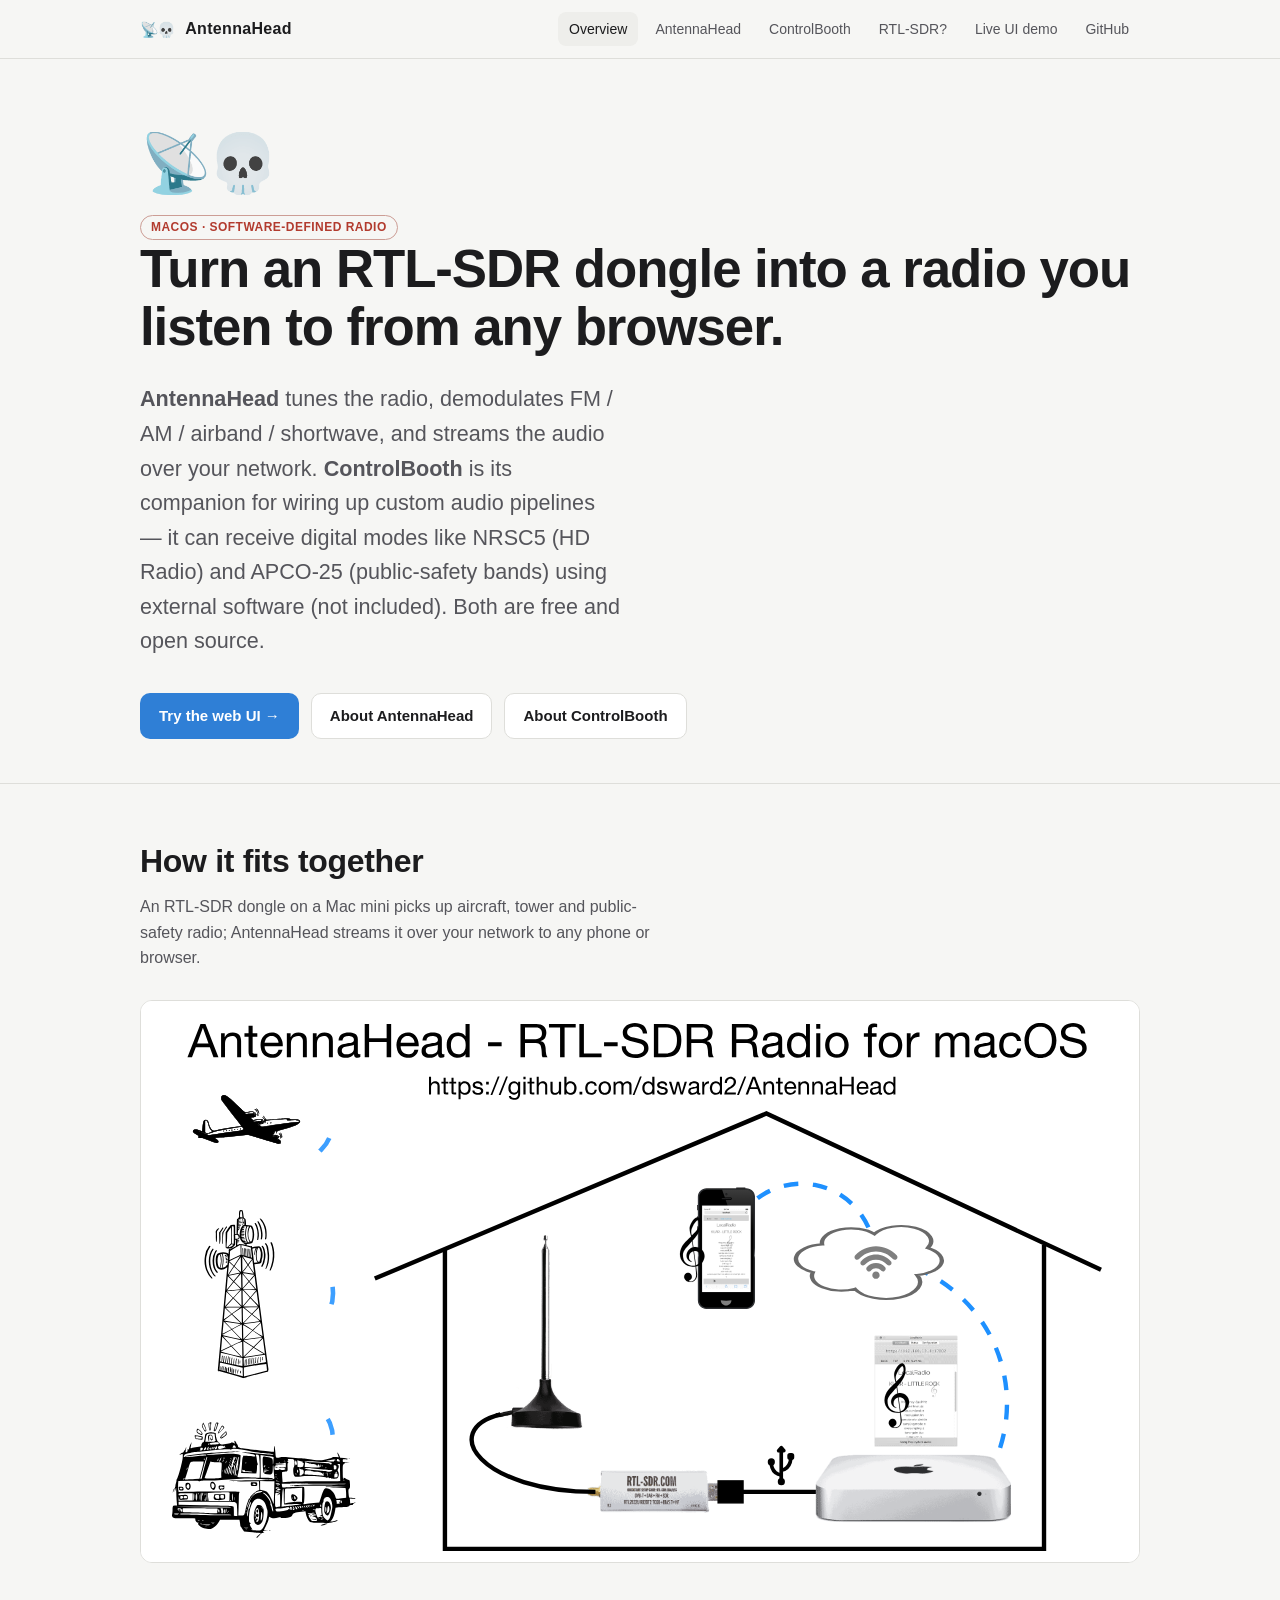
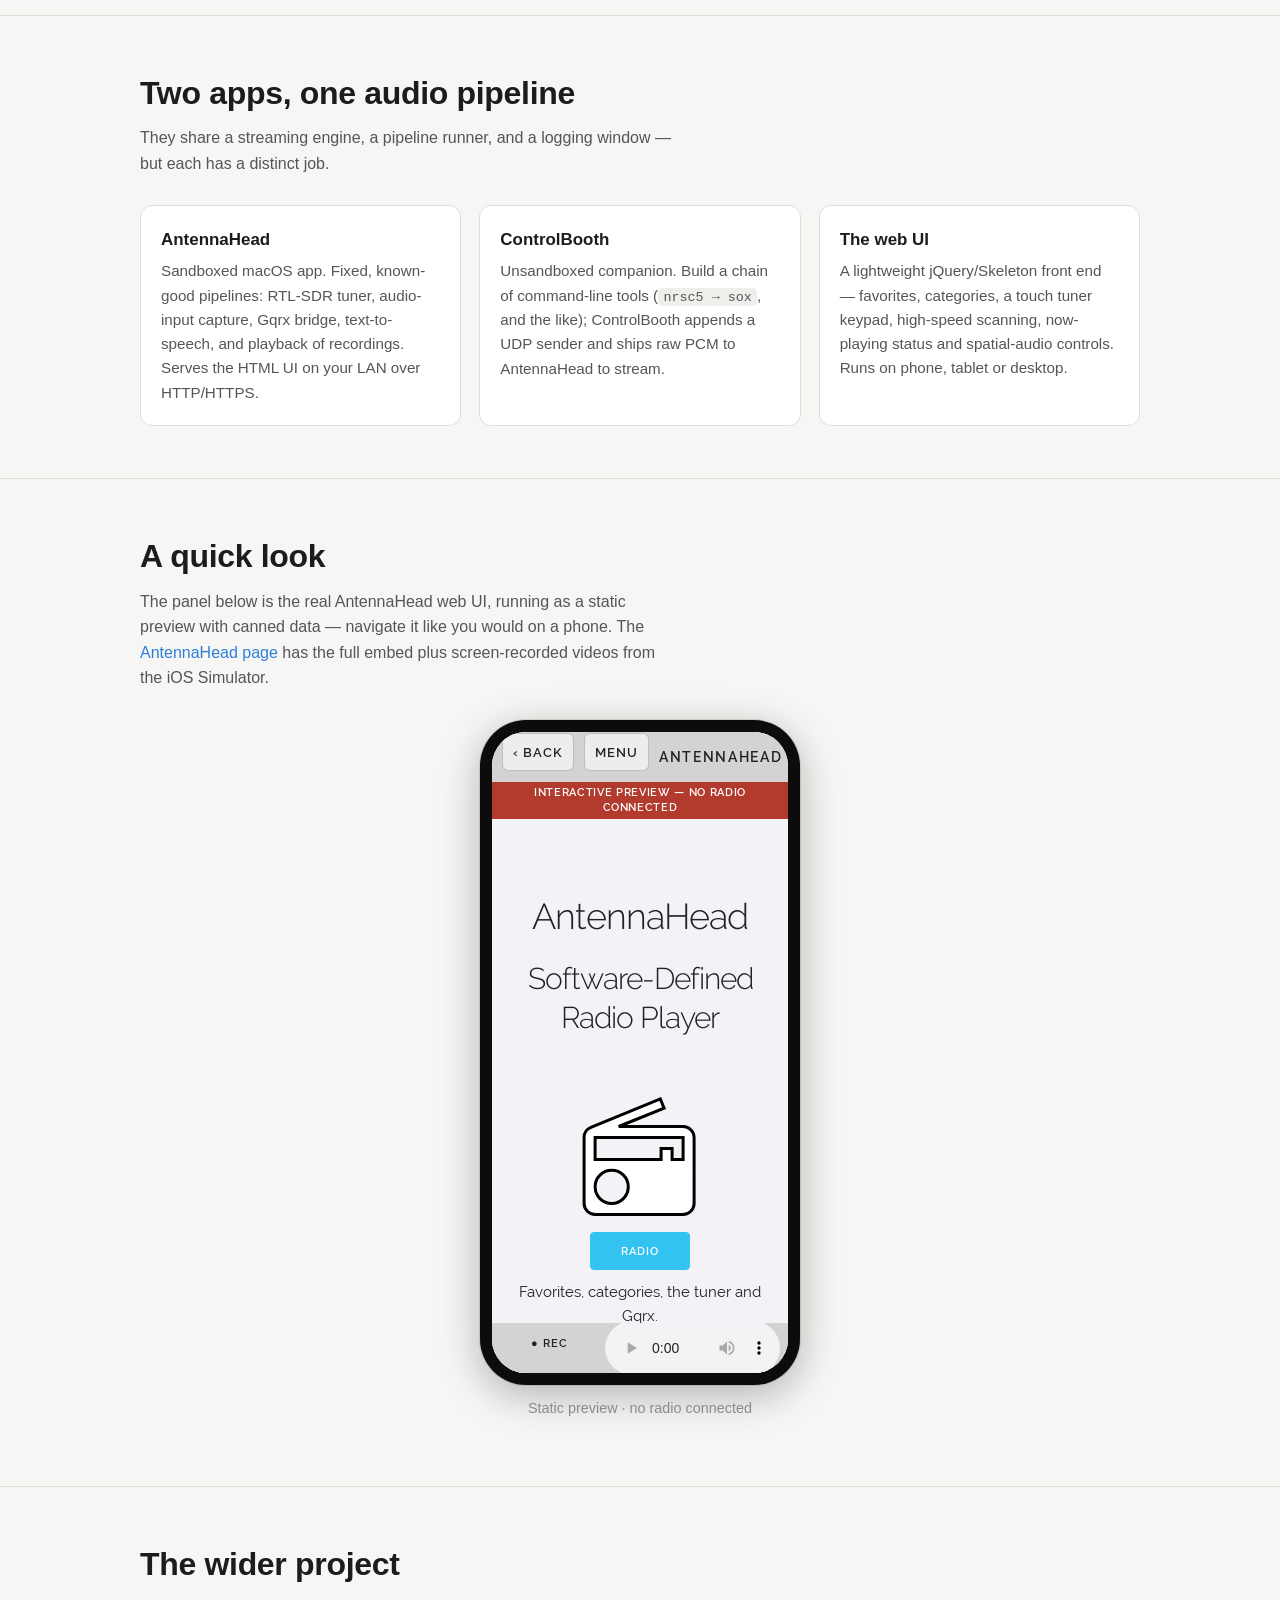
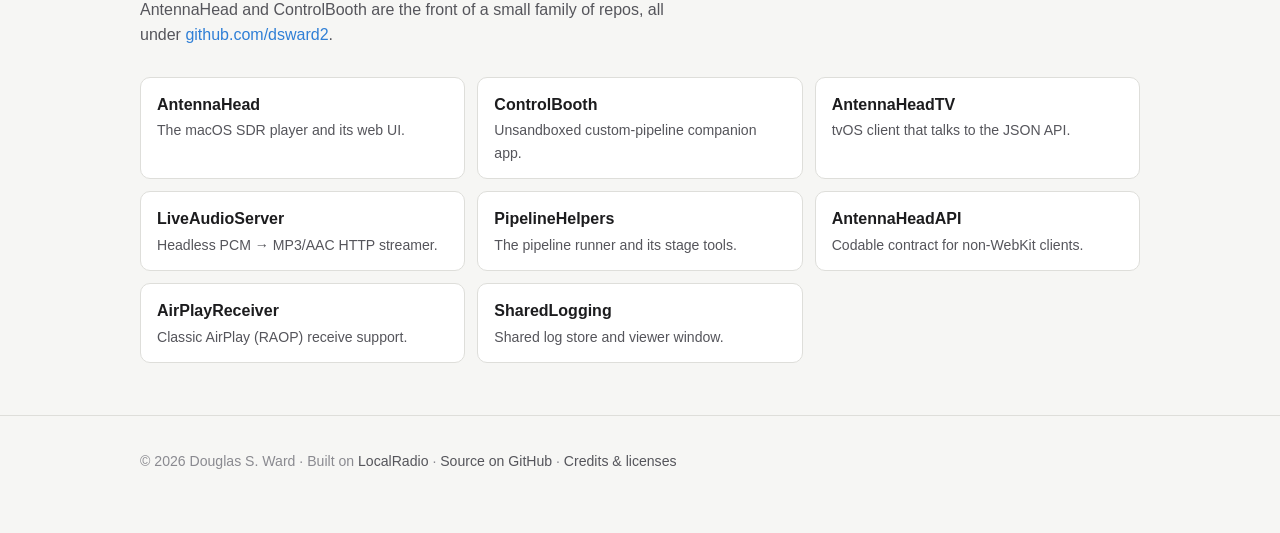
==== index.html @ f3bdc8f7 "Add the animated system diagram to the home page, with a dark-mode invert filter Co-Authored-By: Cla" ====
<!DOCTYPE html>
<html lang="en">
<head>
<meta charset="utf-8">
<meta name="viewport" content="width=device-width, initial-scale=1">
<title>AntennaHead &amp; ControlBooth</title>
<meta name="description" content="AntennaHead is a macOS software-defined-radio player with a browser UI. ControlBooth is its unsandboxed pipeline companion. Open source.">
<link rel="icon" href="data:image/svg+xml,%3Csvg xmlns='http://www.w3.org/2000/svg' viewBox='0 0 64 64'%3E%3Ctext y='.9em' font-size='58'%3E📡%3C/text%3E%3C/svg%3E">
<link rel="stylesheet" href="assets/css/site.css">
</head>
<body>

<header class="site-head">
  <div class="wrap">
    <a class="brand" href="./"><span class="mark" aria-hidden="true">📡💀</span> AntennaHead</a>
    <nav class="site-nav">
      <a href="index.html">Overview</a>
      <a href="antennahead.html">AntennaHead</a>
      <a href="controlbooth.html">ControlBooth</a>
      <a href="rtl-sdr.html">RTL-SDR?</a>
      <a href="demo/index.html">Live UI demo</a>
      <a href="https://github.com/dsward2/AntennaHead">GitHub</a>
    </nav>
  </div>
</header>

<main>
  <section class="hero">
    <div class="wrap">
      <div class="hero-mark" aria-hidden="true">📡💀</div>
      <span class="pill">macOS &middot; software-defined radio</span>
      <h1>Turn an RTL-SDR dongle into a radio you listen to from any browser.</h1>
      <p class="lede">
        <b>AntennaHead</b> tunes the radio, demodulates FM / AM / airband / shortwave,
        and streams the audio over your network. <b>ControlBooth</b> is its
        companion for wiring up custom audio pipelines &mdash; it can receive digital
        modes like NRSC5 (HD Radio) and APCO-25 (public-safety bands) using external
        software (not included). Both are free and open source.
      </p>
      <div class="cta-row">
        <a class="btn primary" href="demo/index.html">Try the web UI &rarr;</a>
        <a class="btn" href="antennahead.html">About AntennaHead</a>
        <a class="btn" href="controlbooth.html">About ControlBooth</a>
      </div>
    </div>
  </section>

  <section class="band">
    <div class="wrap">
      <h2>How it fits together</h2>
      <p class="sub">An RTL-SDR dongle on a Mac mini picks up aircraft, tower and public-safety radio; AntennaHead streams it over your network to any phone or browser.</p>
      <figure class="concept">
        <img src="demo/images/AntennaHead-animation.svg" alt="Animated diagram: an antenna and RTL-SDR dongle plugged into a Mac mini running AntennaHead, streaming radio audio over Wi-Fi to an iPhone" width="683" height="384">
      </figure>
    </div>
  </section>

  <section class="band">
    <div class="wrap">
      <h2>Two apps, one audio pipeline</h2>
      <p class="sub">They share a streaming engine, a pipeline runner, and a logging window &mdash; but each has a distinct job.</p>
      <div class="grid">
        <div class="card">
          <h3>AntennaHead</h3>
          <p>Sandboxed macOS app. Fixed, known-good pipelines: RTL-SDR tuner, audio-input capture, Gqrx bridge, text-to-speech, and playback of recordings. Serves the HTML UI on your LAN over HTTP/HTTPS.</p>
        </div>
        <div class="card">
          <h3>ControlBooth</h3>
          <p>Unsandboxed companion. Build a chain of command-line tools (<code>nrsc5 &rarr; sox</code>, and the like); ControlBooth appends a UDP sender and ships raw PCM to AntennaHead to stream.</p>
        </div>
        <div class="card">
          <h3>The web UI</h3>
          <p>A lightweight jQuery/Skeleton front end &mdash; favorites, categories, a touch tuner keypad, high-speed scanning, now-playing status and spatial-audio controls. Runs on phone, tablet or desktop.</p>
        </div>
      </div>
    </div>
  </section>

  <section class="band" id="peek">
    <div class="wrap">
      <h2>A quick look</h2>
      <p class="sub">
        The panel below is the real AntennaHead web UI, running as a static
        preview with canned data &mdash; navigate it like you would on a phone.
        The <a href="antennahead.html#demo">AntennaHead page</a> has the full
        embed plus screen-recorded videos from the iOS Simulator.
      </p>
      <div class="phone" style="--w:320px">
        <div class="screen">
          <iframe src="demo/index.html" title="AntennaHead web UI preview" loading="lazy"></iframe>
        </div>
      </div>
      <p class="demo-note">Static preview &middot; no radio connected</p>
    </div>
  </section>

  <section class="band">
    <div class="wrap">
      <h2>The wider project</h2>
      <p class="sub">AntennaHead and ControlBooth are the front of a small family of repos, all under <a href="https://github.com/dsward2">github.com/dsward2</a>.</p>
      <div class="repos">
        <a class="repo" href="https://github.com/dsward2/AntennaHead"><b>AntennaHead</b><span>The macOS SDR player and its web UI.</span></a>
        <a class="repo" href="https://github.com/dsward2/ControlBooth"><b>ControlBooth</b><span>Unsandboxed custom-pipeline companion app.</span></a>
        <a class="repo" href="https://github.com/dsward2/AntennaHeadTV"><b>AntennaHeadTV</b><span>tvOS client that talks to the JSON API.</span></a>
        <a class="repo" href="https://github.com/dsward2/LiveAudioServer"><b>LiveAudioServer</b><span>Headless PCM &rarr; MP3/AAC HTTP streamer.</span></a>
        <a class="repo" href="https://github.com/dsward2/PipelineHelpers"><b>PipelineHelpers</b><span>The pipeline runner and its stage tools.</span></a>
        <a class="repo" href="https://github.com/dsward2/AntennaHeadAPI"><b>AntennaHeadAPI</b><span>Codable contract for non-WebKit clients.</span></a>
        <a class="repo" href="https://github.com/dsward2/AirPlayReceiver"><b>AirPlayReceiver</b><span>Classic AirPlay (RAOP) receive support.</span></a>
        <a class="repo" href="https://github.com/dsward2/SharedLogging"><b>SharedLogging</b><span>Shared log store and viewer window.</span></a>
      </div>
    </div>
  </section>
</main>

<footer class="site-foot">
  <div class="wrap">
    &copy; <span data-year>2026</span> Douglas S. Ward &middot;
    Built on <a href="https://github.com/dsward2/LocalRadio">LocalRadio</a> &middot;
    <a href="https://github.com/dsward2/AntennaHead">Source on GitHub</a> &middot;
    <a href="demo/credits.html">Credits &amp; licenses</a>
  </div>
</footer>

<script src="assets/js/nav.js"></script>
</body>
</html>
---- assets/css/site.css ----
/* AntennaHead / ControlBooth project site
   ------------------------------------------------------------------ */

:root {
  --bg:        #f6f6f4;
  --bg-2:      #ffffff;
  --bg-3:      #eeeeeb;
  --fg:        #1c1c1e;
  --fg-2:      #55555b;
  --fg-3:      #8a8a90;
  --border:    #dededa;
  --accent:    #2f7fd6;
  --accent-fg: #ffffff;
  --radio:     #b23b2e;
  --maxw:      1040px;
  --radius:    12px;
  --font: -apple-system, BlinkMacSystemFont, "Segoe UI", Roboto, "Helvetica Neue", Arial, sans-serif;
  --mono: ui-monospace, SFMono-Regular, Menlo, Consolas, monospace;
}

@media (prefers-color-scheme: dark) {
  :root:not([data-theme="light"]) {
    --bg:     #131315;
    --bg-2:   #1c1c1f;
    --bg-3:   #26262a;
    --fg:     #f2f2f4;
    --fg-2:   #b6b6bd;
    --fg-3:   #85858d;
    --border: #34343a;
    --accent: #4b9bef;
    --radio:  #e0655a;
  }
}
:root[data-theme="dark"] {
  --bg:     #131315;
  --bg-2:   #1c1c1f;
  --bg-3:   #26262a;
  --fg:     #f2f2f4;
  --fg-2:   #b6b6bd;
  --fg-3:   #85858d;
  --border: #34343a;
  --accent: #4b9bef;
  --radio:  #e0655a;
}

* { box-sizing: border-box; }

body {
  margin: 0;
  background: var(--bg);
  color: var(--fg);
  font-family: var(--font);
  line-height: 1.6;
  -webkit-font-smoothing: antialiased;
}

a { color: var(--accent); text-decoration: none; }
a:hover { text-decoration: underline; }

.wrap { max-width: var(--maxw); margin: 0 auto; padding: 0 20px; }

/* ---- header / nav ---- */
.site-head {
  position: sticky; top: 0; z-index: 20;
  background: color-mix(in srgb, var(--bg) 88%, transparent);
  backdrop-filter: saturate(1.4) blur(8px);
  border-bottom: 1px solid var(--border);
}
.site-head .wrap {
  display: flex; align-items: center; gap: 18px;
  height: 58px;
}
.brand {
  font-weight: 700; letter-spacing: .02em; color: var(--fg);
  display: flex; align-items: center; gap: 9px;
}
.brand .mark {
  font-size: 15px; line-height: 1;
  /* keep the emoji glyphs tight together */
  letter-spacing: -0.12em; padding-right: 0.12em;
}
.site-nav { margin-left: auto; display: flex; gap: 6px; flex-wrap: wrap; }
.site-nav a {
  color: var(--fg-2); padding: 6px 11px; border-radius: 8px; font-size: 14px;
}
.site-nav a:hover { background: var(--bg-3); color: var(--fg); text-decoration: none; }
.site-nav a.active { color: var(--fg); background: var(--bg-3); }

/* ---- hero ---- */
.hero { padding: 76px 0 44px; }
.hero .hero-mark {
  font-size: clamp(2.4rem, 6vw, 3.6rem); line-height: 1;
  letter-spacing: -0.08em; margin-bottom: .35em;
  filter: saturate(1.05);
}
.hero h1 {
  font-size: clamp(2rem, 4vw + 1rem, 3.3rem);
  line-height: 1.1; margin: 0 0 .5em; letter-spacing: -0.02em;
}
.hero p.lede {
  font-size: clamp(1.05rem, 1vw + .9rem, 1.35rem);
  color: var(--fg-2); max-width: 40ch; margin: 0 0 1.6em;
}
.cta-row { display: flex; gap: 12px; flex-wrap: wrap; }
.btn {
  display: inline-block; padding: 10px 18px; border-radius: 10px;
  font-weight: 600; font-size: 15px; border: 1px solid var(--border);
  background: var(--bg-2); color: var(--fg);
}
.btn:hover { text-decoration: none; border-color: var(--fg-3); }
.btn.primary { background: var(--accent); color: var(--accent-fg); border-color: transparent; }
.btn.primary:hover { filter: brightness(1.05); }

/* ---- generic section ---- */
section.band { padding: 52px 0; border-top: 1px solid var(--border); }
section.band > .wrap > h2 {
  font-size: clamp(1.4rem, 2vw + .6rem, 2rem); margin: 0 0 .2em; letter-spacing: -0.01em;
}
section.band > .wrap > p.sub { color: var(--fg-2); margin: 0 0 1.8em; max-width: 60ch; }

/* ---- feature grid ---- */
.grid {
  display: grid; gap: 18px;
  grid-template-columns: repeat(auto-fit, minmax(240px, 1fr));
}
.card {
  background: var(--bg-2); border: 1px solid var(--border);
  border-radius: var(--radius); padding: 20px;
}
.card h3 { margin: 0 0 .35em; font-size: 1.06rem; }
.card p { margin: 0; color: var(--fg-2); font-size: .95rem; }

/* ---- phone frame (embedded UI demo) ---- */
.demo-layout {
  display: grid; gap: 34px; align-items: start;
  grid-template-columns: minmax(0, 1fr) auto;
}
@media (max-width: 820px) { .demo-layout { grid-template-columns: 1fr; } }

.phone {
  --w: 340px;
  width: var(--w);
  margin: 0 auto;
  background: #0c0c0d;
  border-radius: 46px;
  padding: 12px;
  box-shadow: 0 10px 40px rgba(0,0,0,.28), 0 0 0 1px var(--border);
}
.phone .screen {
  position: relative;
  width: 100%;
  aspect-ratio: 316 / 684;      /* iPhone-ish */
  border-radius: 34px;
  overflow: hidden;
  background: var(--bg-2);
}
.phone .screen iframe {
  position: absolute; inset: 0; width: 100%; height: 100%; border: 0;
}
.demo-note { font-size: .9rem; color: var(--fg-3); margin-top: 12px; text-align: center; }

/* ---- video ---- */
.video-grid { display: grid; gap: 22px; grid-template-columns: repeat(auto-fit, minmax(280px, 1fr)); }
figure.clip { margin: 0; background: var(--bg-2); border: 1px solid var(--border); border-radius: var(--radius); overflow: hidden; }
figure.clip video { display: block; width: 100%; background: #000; aspect-ratio: 9 / 16; object-fit: contain; }
figure.clip.landscape video { aspect-ratio: 16 / 9; }
figure.clip figcaption { padding: 12px 16px; font-size: .92rem; color: var(--fg-2); }
figure.clip .missing {
  display: flex; align-items: center; justify-content: center; text-align: center;
  aspect-ratio: 9 / 16; padding: 20px; color: var(--fg-3); font-size: .9rem;
  background: repeating-linear-gradient(45deg, var(--bg-3), var(--bg-3) 10px, var(--bg-2) 10px, var(--bg-2) 20px);
}

/* ---- dongle illustration ---- */
.dongle-fig {
  margin: 0; background: var(--bg-2); border: 1px solid var(--border);
  border-radius: var(--radius); padding: 24px; max-width: 420px;
}
.dongle-fig svg { display: block; width: 100%; height: auto; }
.dongle-fig figcaption { padding-top: 14px; font-size: .88rem; color: var(--fg-3); }

/* ---- ecosystem list ---- */
.repos { display: grid; gap: 12px; grid-template-columns: repeat(auto-fit, minmax(260px, 1fr)); }
.repo { display: block; background: var(--bg-2); border: 1px solid var(--border); border-radius: 10px; padding: 14px 16px; }
.repo:hover { border-color: var(--fg-3); text-decoration: none; }
.repo b { color: var(--fg); }
.repo span { display: block; color: var(--fg-2); font-size: .88rem; margin-top: 2px; }

/* ---- footer ---- */
.site-foot { border-top: 1px solid var(--border); padding: 34px 0 60px; color: var(--fg-3); font-size: .88rem; }
.site-foot a { color: var(--fg-2); }

code { font-family: var(--mono); background: var(--bg-3); padding: .12em .4em; border-radius: 5px; font-size: .88em; }
hr.soft { border: 0; border-top: 1px solid var(--border); margin: 40px 0; }
.pill { display:inline-block; font-size:.75rem; font-weight:600; letter-spacing:.04em; text-transform:uppercase;
        color: var(--radio); border:1px solid color-mix(in srgb, var(--radio) 40%, var(--border));
        border-radius: 999px; padding: 2px 10px; }

/* ---- system animation ----
   The SVG is black line art on a white rect. In dark mode we invert it (hue-rotate keeps
   the blue dashed links blue) and blend with `screen` so its now-black background
   disappears into the card. */
figure.concept { margin: 0; background: var(--bg-2); border: 1px solid var(--border); border-radius: var(--radius); overflow: hidden; }
figure.concept img { display: block; width: 100%; height: auto; }
figure.concept figcaption { padding: 12px 18px 16px; font-size: .88rem; color: var(--fg-3); }
@media (prefers-color-scheme: dark) {
  :root:not([data-theme="light"]) figure.concept img { filter: invert(1) hue-rotate(180deg); mix-blend-mode: screen; }
}
:root[data-theme="dark"] figure.concept img { filter: invert(1) hue-rotate(180deg); mix-blend-mode: screen; }
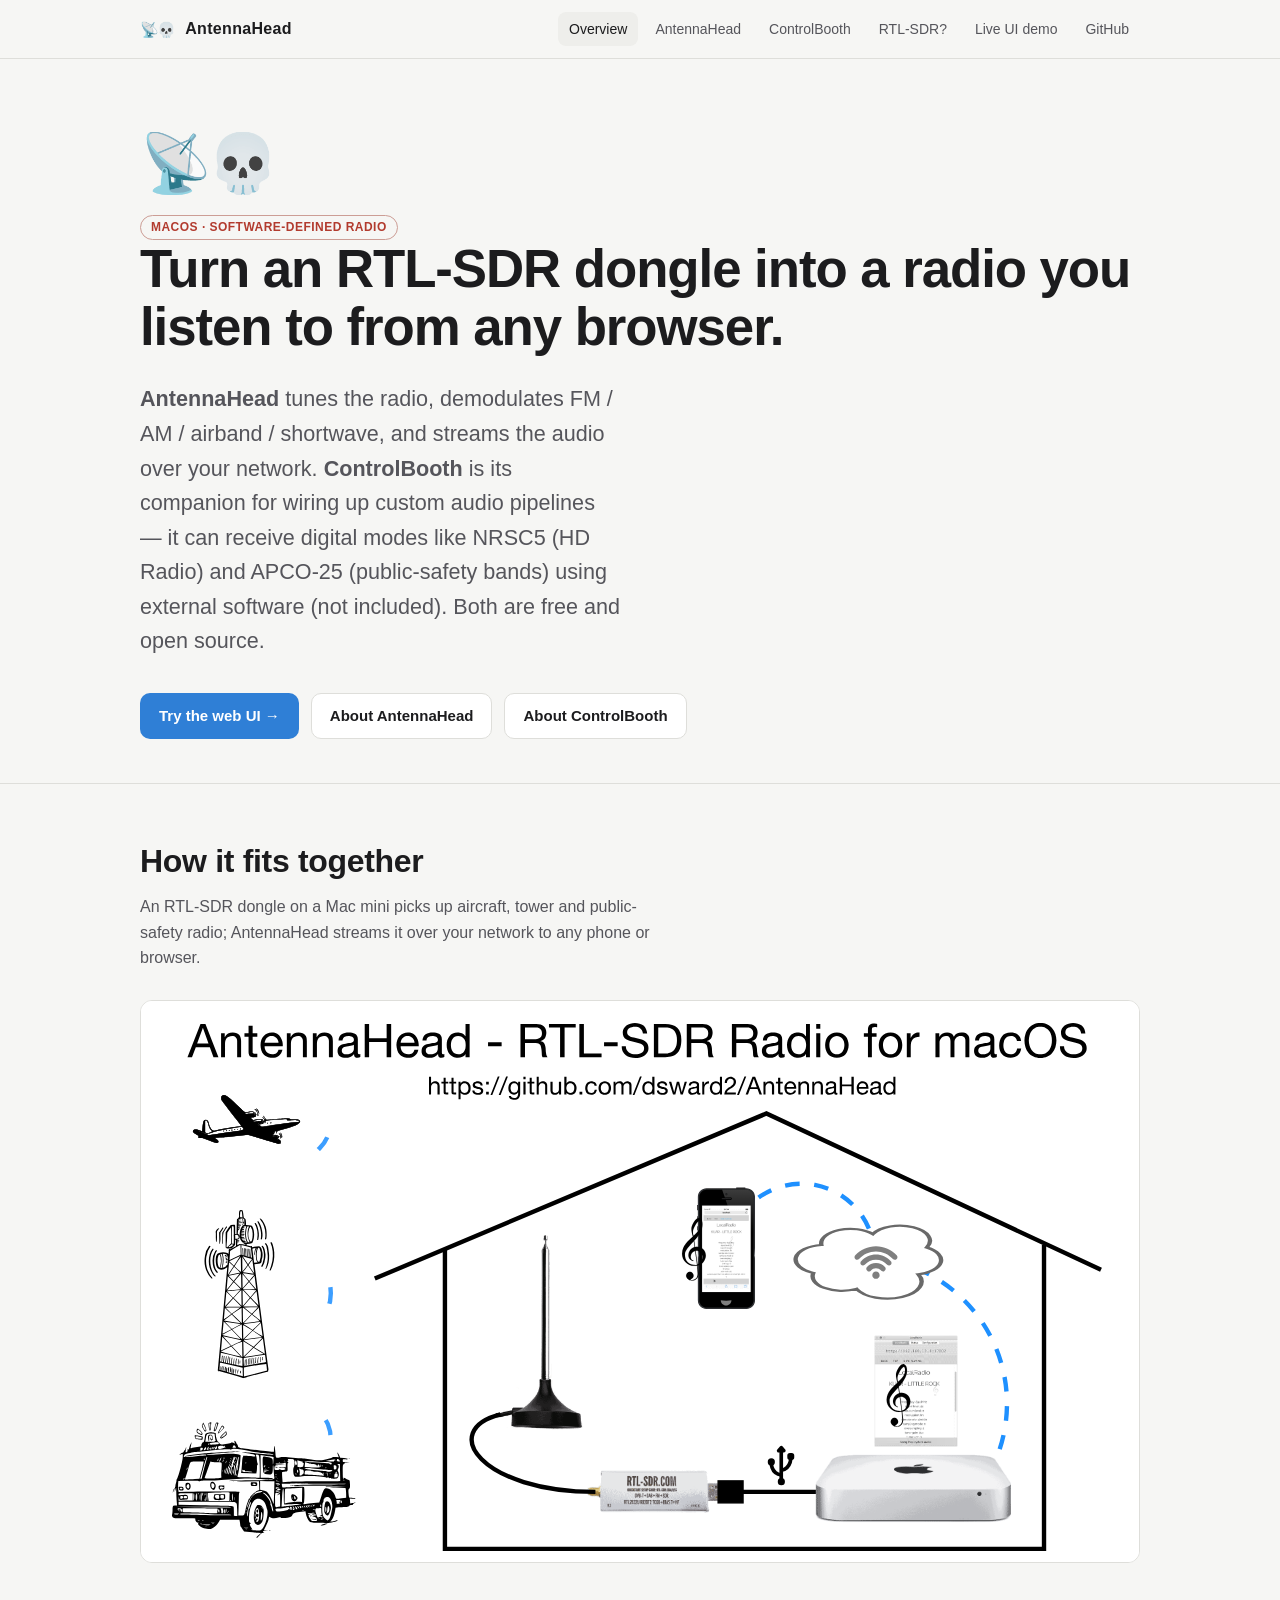
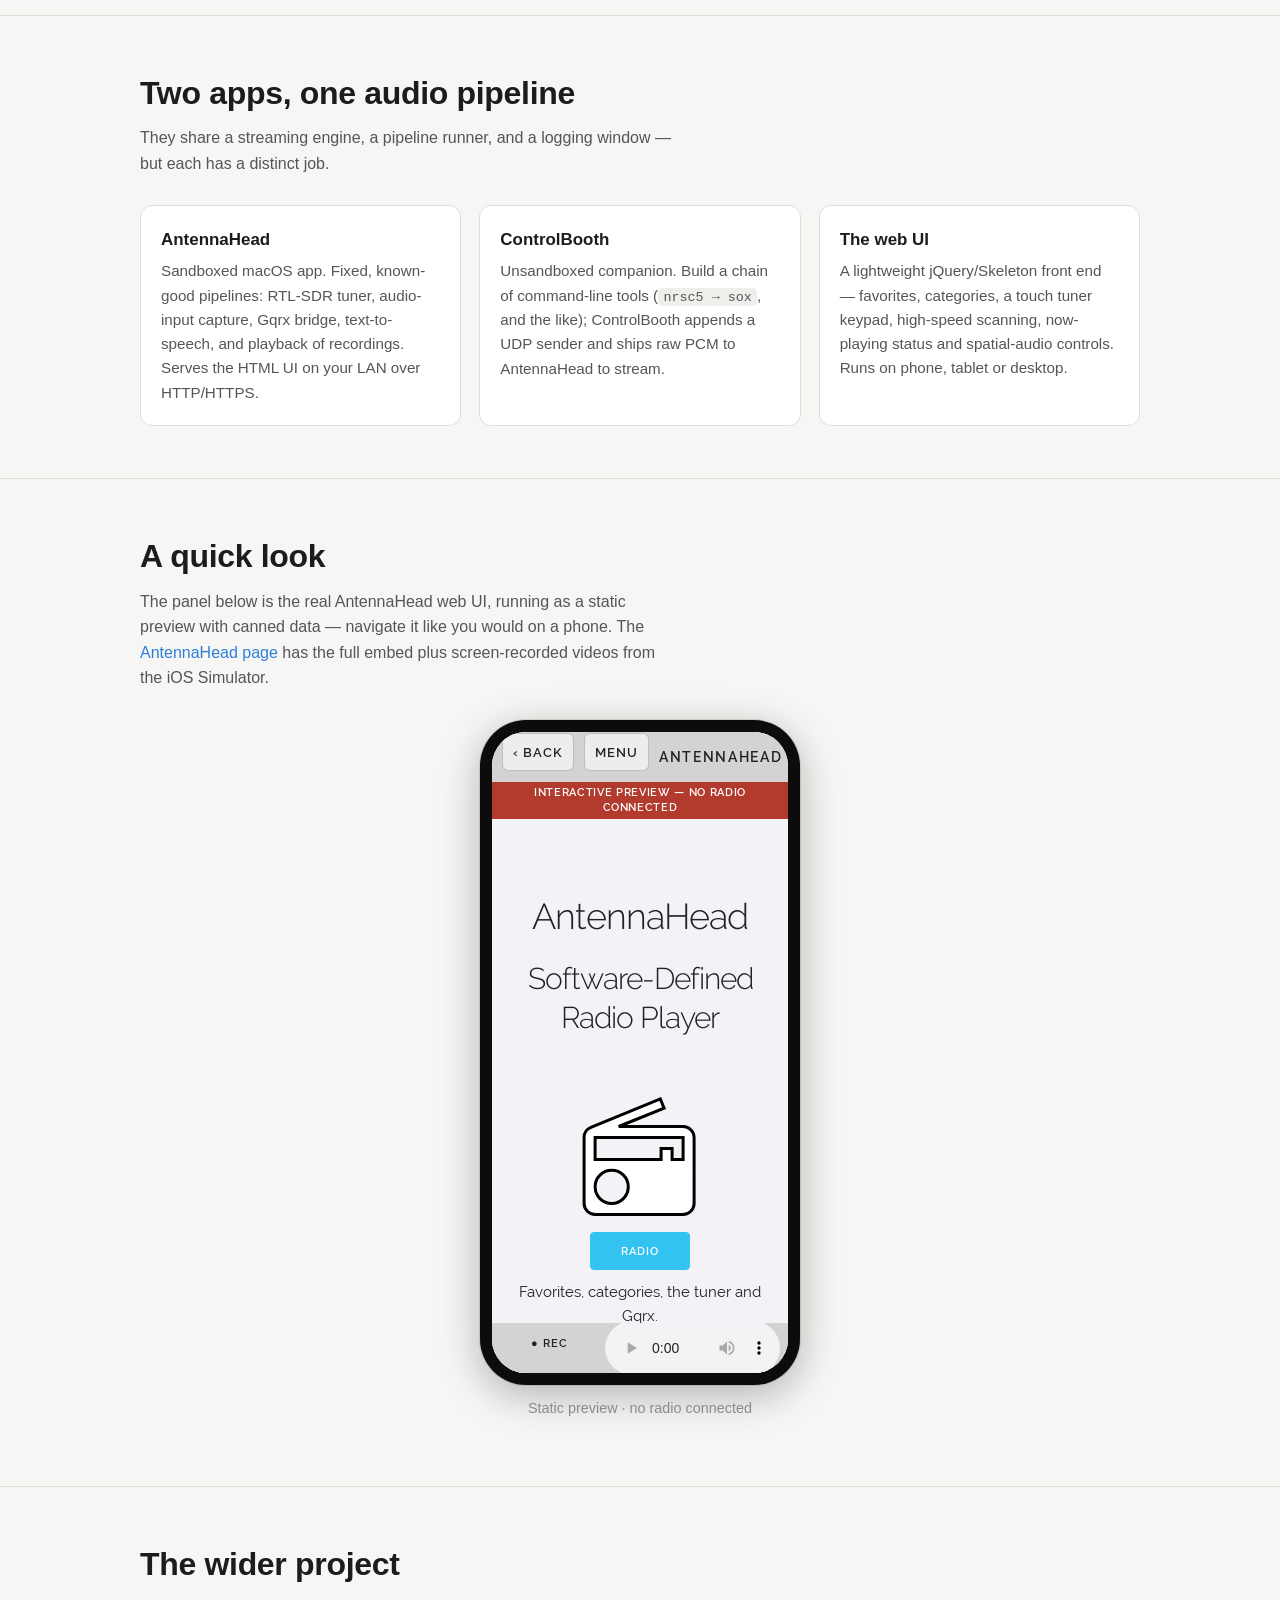
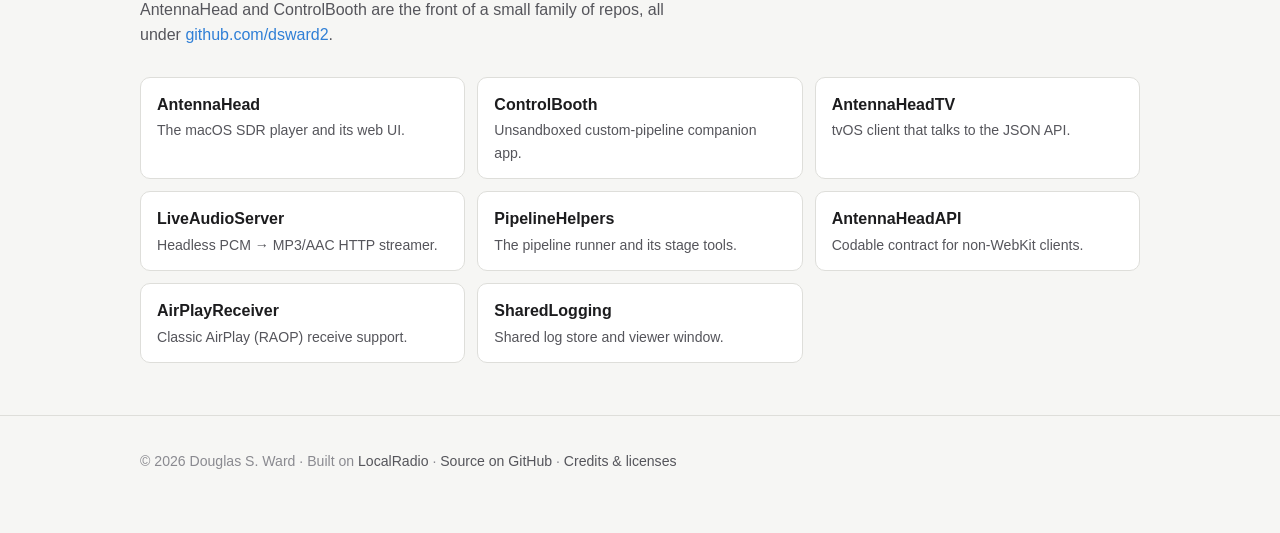
==== commit 56d0a1a0: "Dark mode diagram: keep the embedded photos in their original colors Uses a second SVG whose photos " ====
--- a/index.html
+++ b/index.html
@@ -50,7 +50,8 @@
       <h2>How it fits together</h2>
       <p class="sub">An RTL-SDR dongle on a Mac mini picks up aircraft, tower and public-safety radio; AntennaHead streams it over your network to any phone or browser.</p>
       <figure class="concept">
-        <img src="demo/images/AntennaHead-animation.svg" alt="Animated diagram: an antenna and RTL-SDR dongle plugged into a Mac mini running AntennaHead, streaming radio audio over Wi-Fi to an iPhone" width="683" height="384">
+        <img class="concept-light" src="demo/images/AntennaHead-animation.svg" alt="Animated diagram: an antenna and RTL-SDR dongle plugged into a Mac mini running AntennaHead, streaming radio audio over Wi-Fi to an iPhone" width="683" height="384">
+        <img class="concept-dark" src="assets/img/AntennaHead-animation-dark.svg" alt="" aria-hidden="true" loading="lazy" width="683" height="384">
       </figure>
     </div>
   </section>
--- a/assets/css/site.css
+++ b/assets/css/site.css
@@ -197,13 +197,18 @@
         border-radius: 999px; padding: 2px 10px; }
 
 /* ---- system animation ----
-   The SVG is black line art on a white rect. In dark mode we invert it (hue-rotate keeps
-   the blue dashed links blue) and blend with `screen` so its now-black background
-   disappears into the card. */
+   Light: the plain SVG. Dark: a second file, AntennaHead-animation-dark.svg, whose five
+   embedded photos carry their own invert(1) hue-rotate(180deg). The <img> then gets the same
+   filter, so the line art flips to white while the photos are inverted twice (= original
+   colors). `screen` blending makes the inverted black background vanish into the card.
+   The dark <img> is loading="lazy", so it is only fetched while it is displayed. */
 figure.concept { margin: 0; background: var(--bg-2); border: 1px solid var(--border); border-radius: var(--radius); overflow: hidden; }
 figure.concept img { display: block; width: 100%; height: auto; }
+figure.concept .concept-dark { display: none; }
 figure.concept figcaption { padding: 12px 18px 16px; font-size: .88rem; color: var(--fg-3); }
 @media (prefers-color-scheme: dark) {
-  :root:not([data-theme="light"]) figure.concept img { filter: invert(1) hue-rotate(180deg); mix-blend-mode: screen; }
-}
-:root[data-theme="dark"] figure.concept img { filter: invert(1) hue-rotate(180deg); mix-blend-mode: screen; }
+  :root:not([data-theme="light"]) figure.concept .concept-light { display: none; }
+  :root:not([data-theme="light"]) figure.concept .concept-dark  { display: block; filter: invert(1) hue-rotate(180deg); mix-blend-mode: screen; }
+}
+:root[data-theme="dark"] figure.concept .concept-light { display: none; }
+:root[data-theme="dark"] figure.concept .concept-dark  { display: block; filter: invert(1) hue-rotate(180deg); mix-blend-mode: screen; }
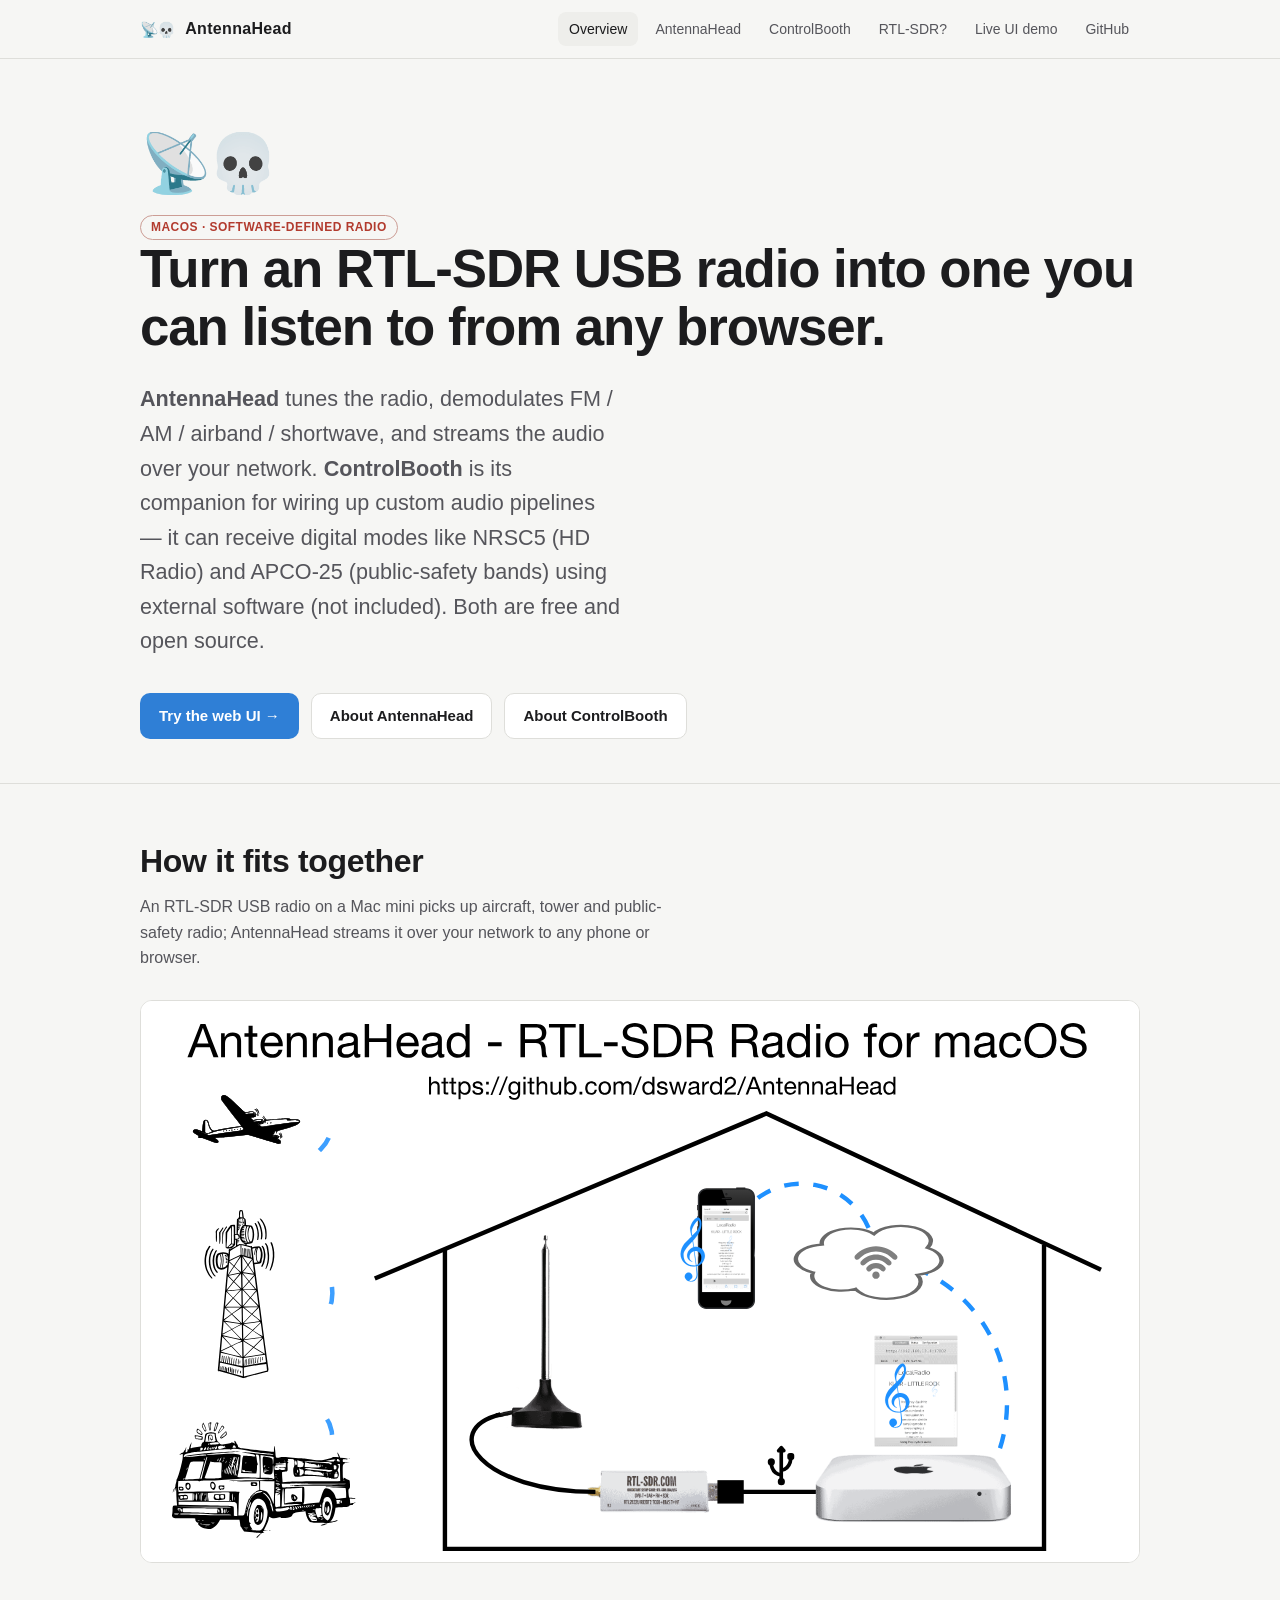
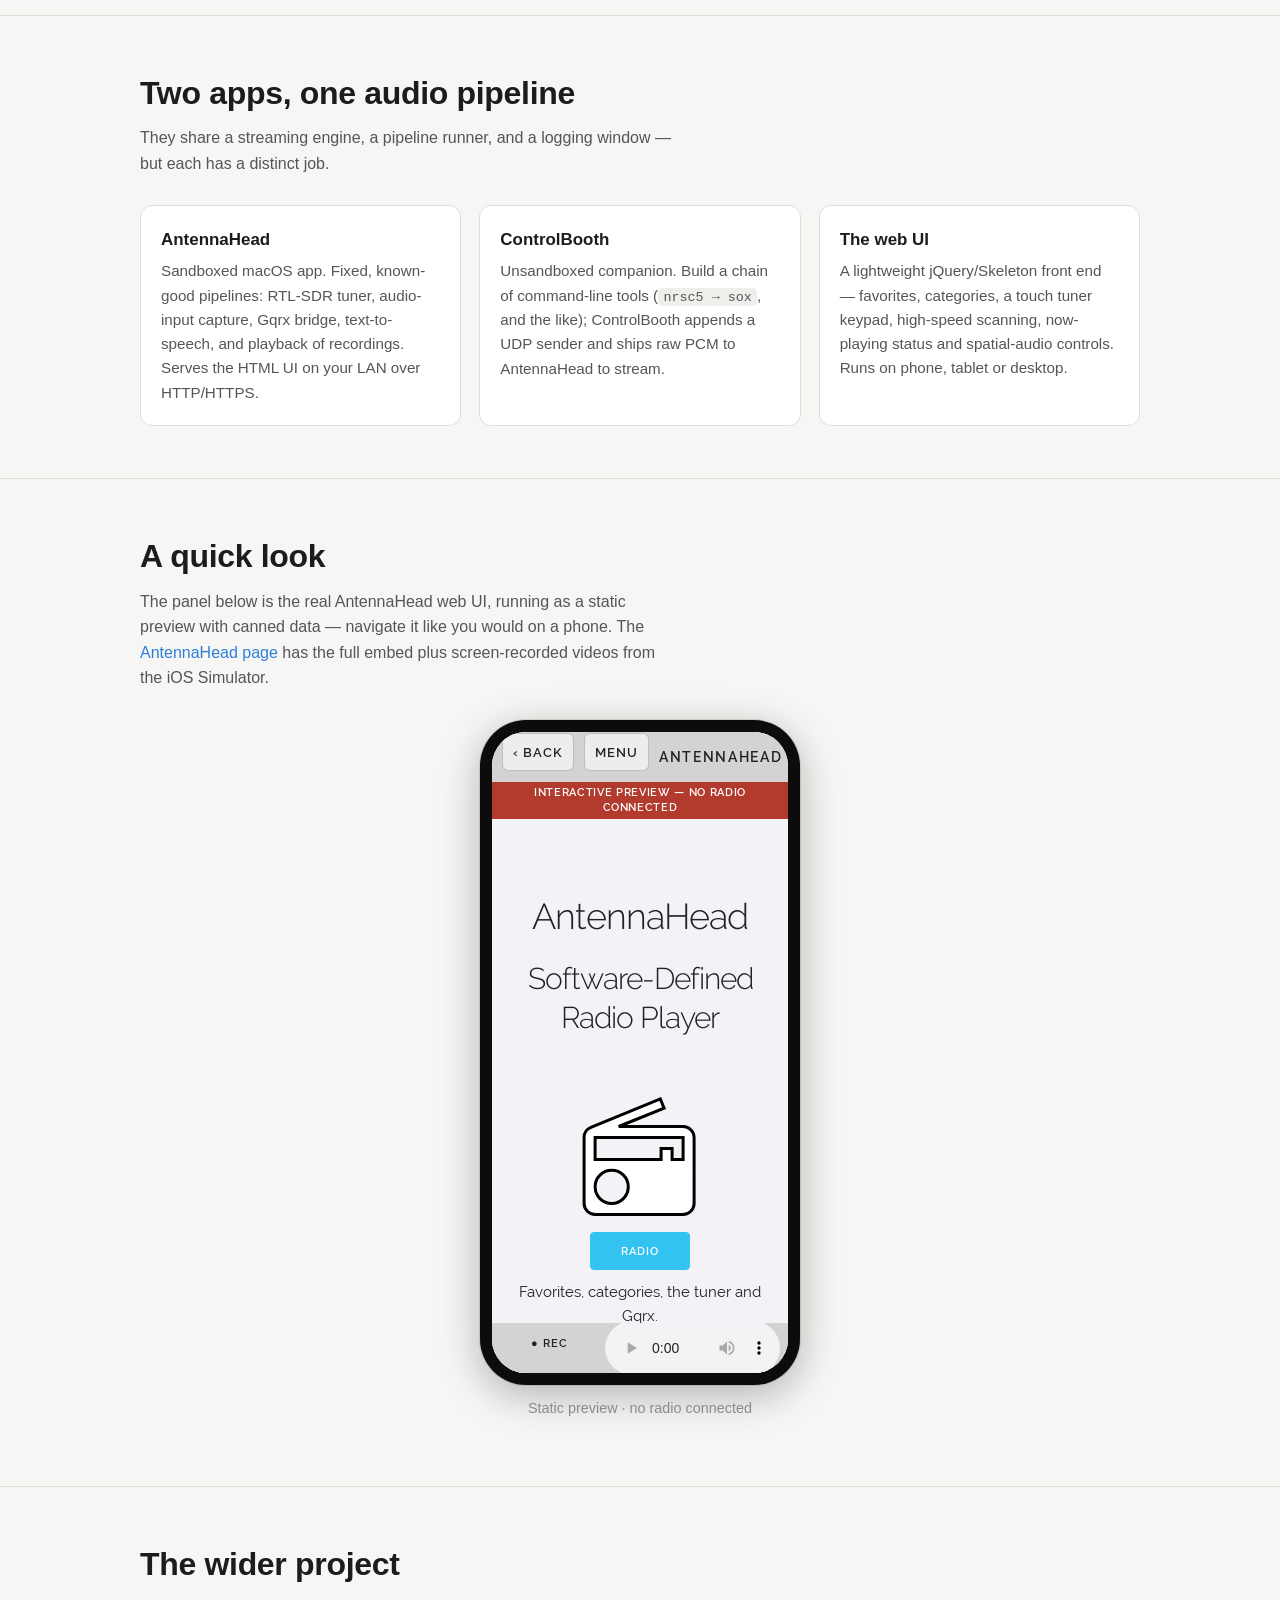
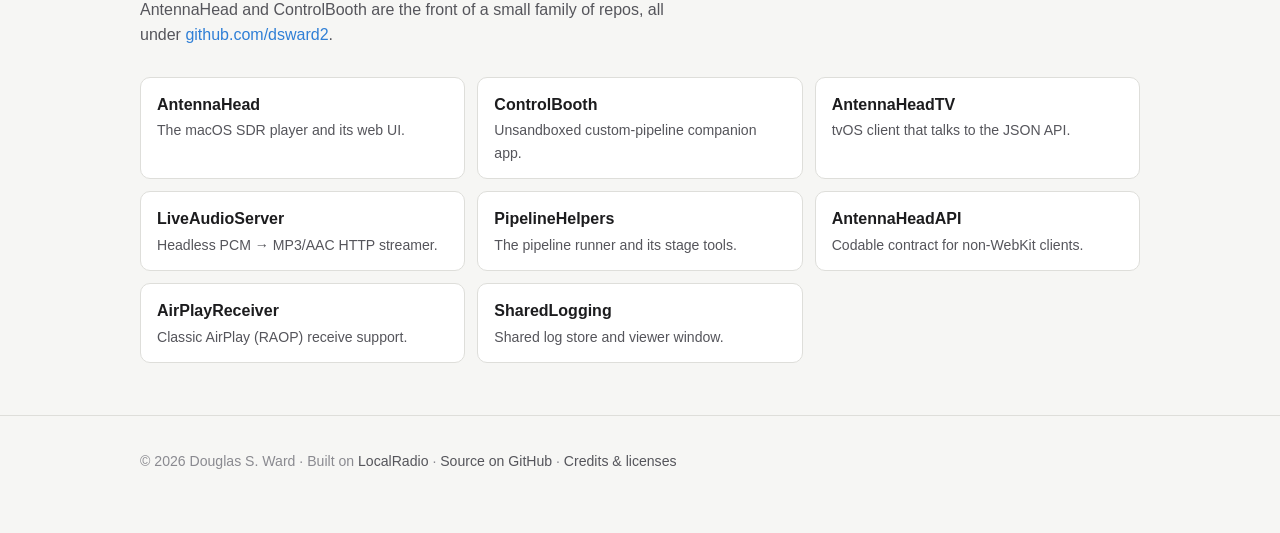
==== commit f00bda2d: "Site copy: say 'RTL-SDR USB radio' instead of 'dongle' (kept in one sentence) Co-Authored-By: Claude" ====
--- a/index.html
+++ b/index.html
@@ -29,7 +29,7 @@
     <div class="wrap">
       <div class="hero-mark" aria-hidden="true">📡💀</div>
       <span class="pill">macOS &middot; software-defined radio</span>
-      <h1>Turn an RTL-SDR dongle into a radio you listen to from any browser.</h1>
+      <h1>Turn an RTL-SDR USB radio into one you can listen to from any browser.</h1>
       <p class="lede">
         <b>AntennaHead</b> tunes the radio, demodulates FM / AM / airband / shortwave,
         and streams the audio over your network. <b>ControlBooth</b> is its
@@ -48,9 +48,9 @@
   <section class="band">
     <div class="wrap">
       <h2>How it fits together</h2>
-      <p class="sub">An RTL-SDR dongle on a Mac mini picks up aircraft, tower and public-safety radio; AntennaHead streams it over your network to any phone or browser.</p>
+      <p class="sub">An RTL-SDR USB radio on a Mac mini picks up aircraft, tower and public-safety radio; AntennaHead streams it over your network to any phone or browser.</p>
       <figure class="concept">
-        <img class="concept-light" src="demo/images/AntennaHead-animation.svg" alt="Animated diagram: an antenna and RTL-SDR dongle plugged into a Mac mini running AntennaHead, streaming radio audio over Wi-Fi to an iPhone" width="683" height="384">
+        <img class="concept-light" src="demo/images/AntennaHead-animation.svg" alt="Animated diagram: an antenna and RTL-SDR USB radio plugged into a Mac mini running AntennaHead, streaming radio audio over Wi-Fi to an iPhone" width="683" height="384">
         <img class="concept-dark" src="assets/img/AntennaHead-animation-dark.svg" alt="" aria-hidden="true" loading="lazy" width="683" height="384">
       </figure>
     </div>
--- a/assets/css/site.css
+++ b/assets/css/site.css
@@ -178,6 +178,12 @@
 }
 .dongle-fig svg { display: block; width: 100%; height: auto; }
 .dongle-fig figcaption { padding-top: 14px; font-size: .88rem; color: var(--fg-3); }
+/* photo variant: the product shot has a white background, so keep it on a white mat in dark mode too */
+.dongle-fig.photo { background: #fff; padding: 0; max-width: 640px; overflow: hidden; }
+.dongle-fig.photo img { display: block; width: 100%; height: auto; }
+.dongle-fig.photo figcaption { padding: 0 16px 12px; color: #6b6b70; }
+.note { margin: 20px 0 0; max-width: 640px; padding: 12px 16px; border: 1px solid var(--border);
+        border-left: 4px solid var(--radio); border-radius: 8px; background: var(--bg-2); font-size: .95rem; }
 
 /* ---- ecosystem list ---- */
 .repos { display: grid; gap: 12px; grid-template-columns: repeat(auto-fit, minmax(260px, 1fr)); }
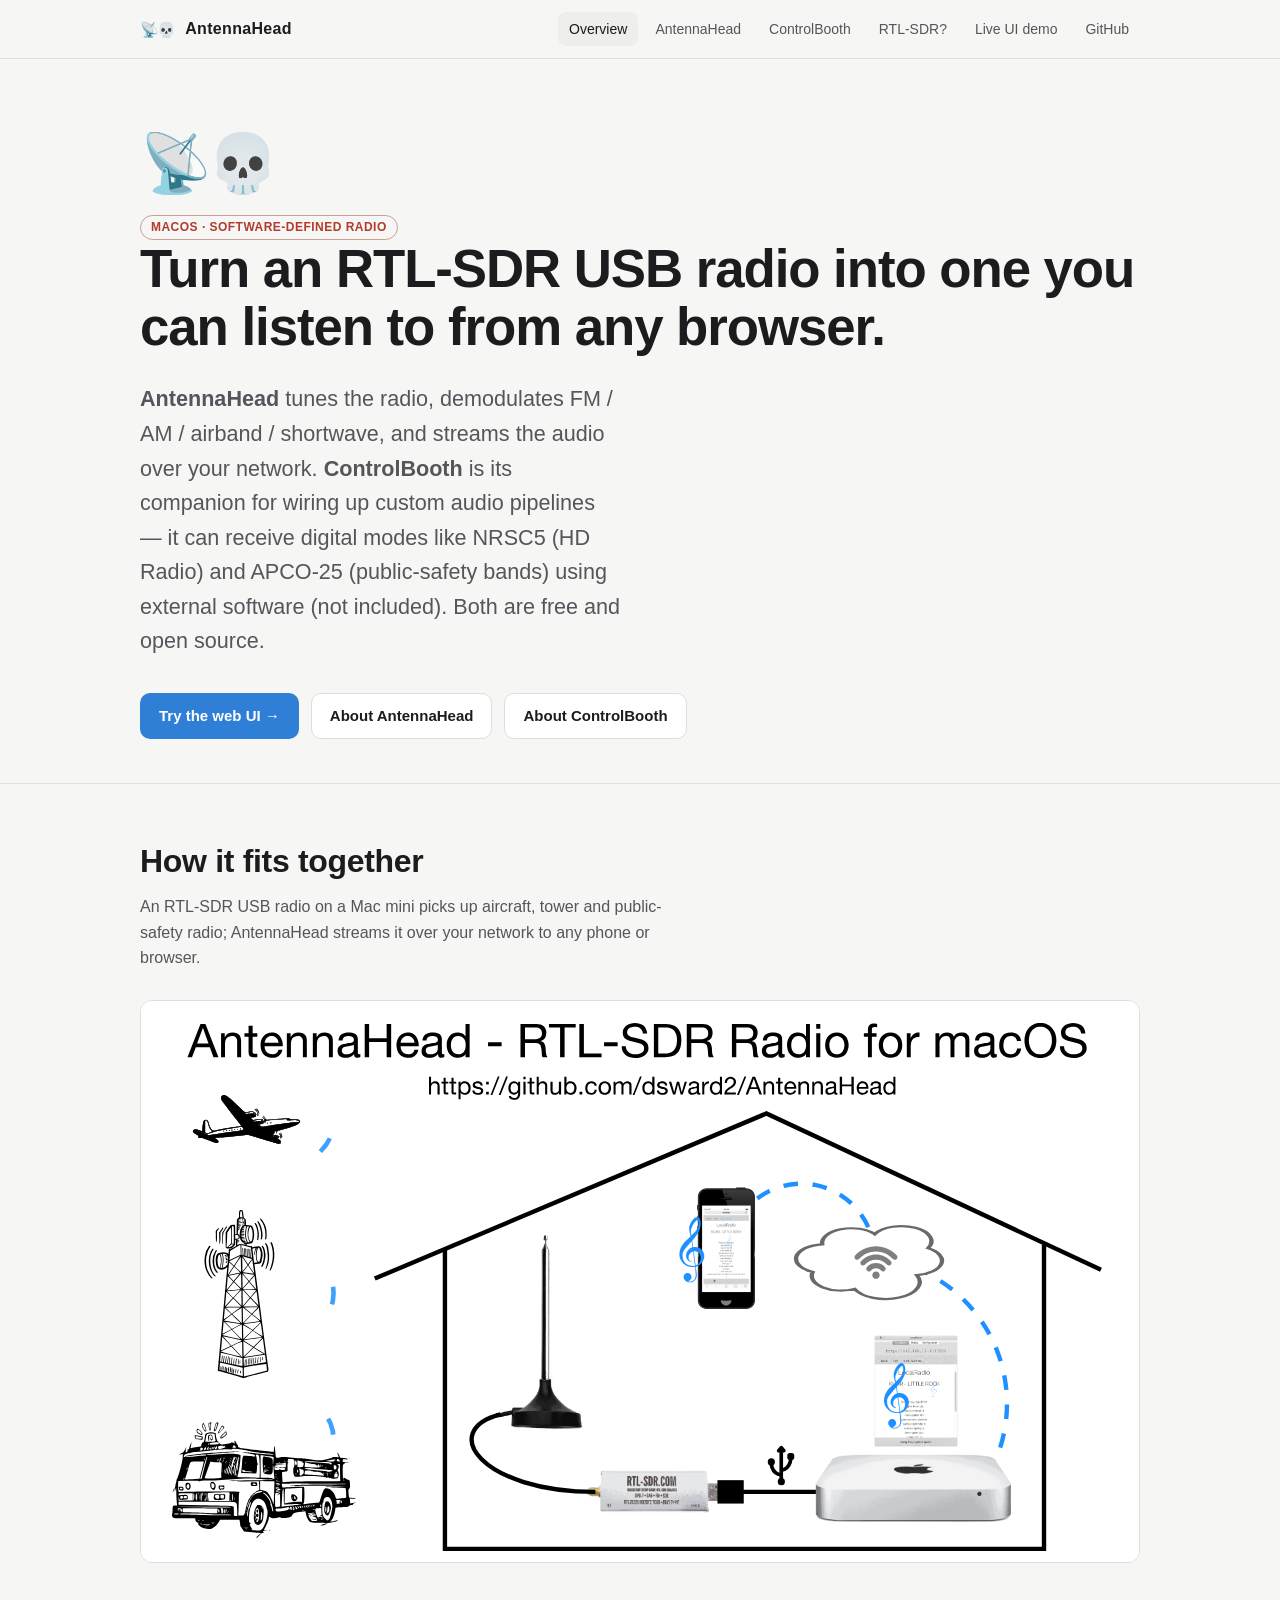
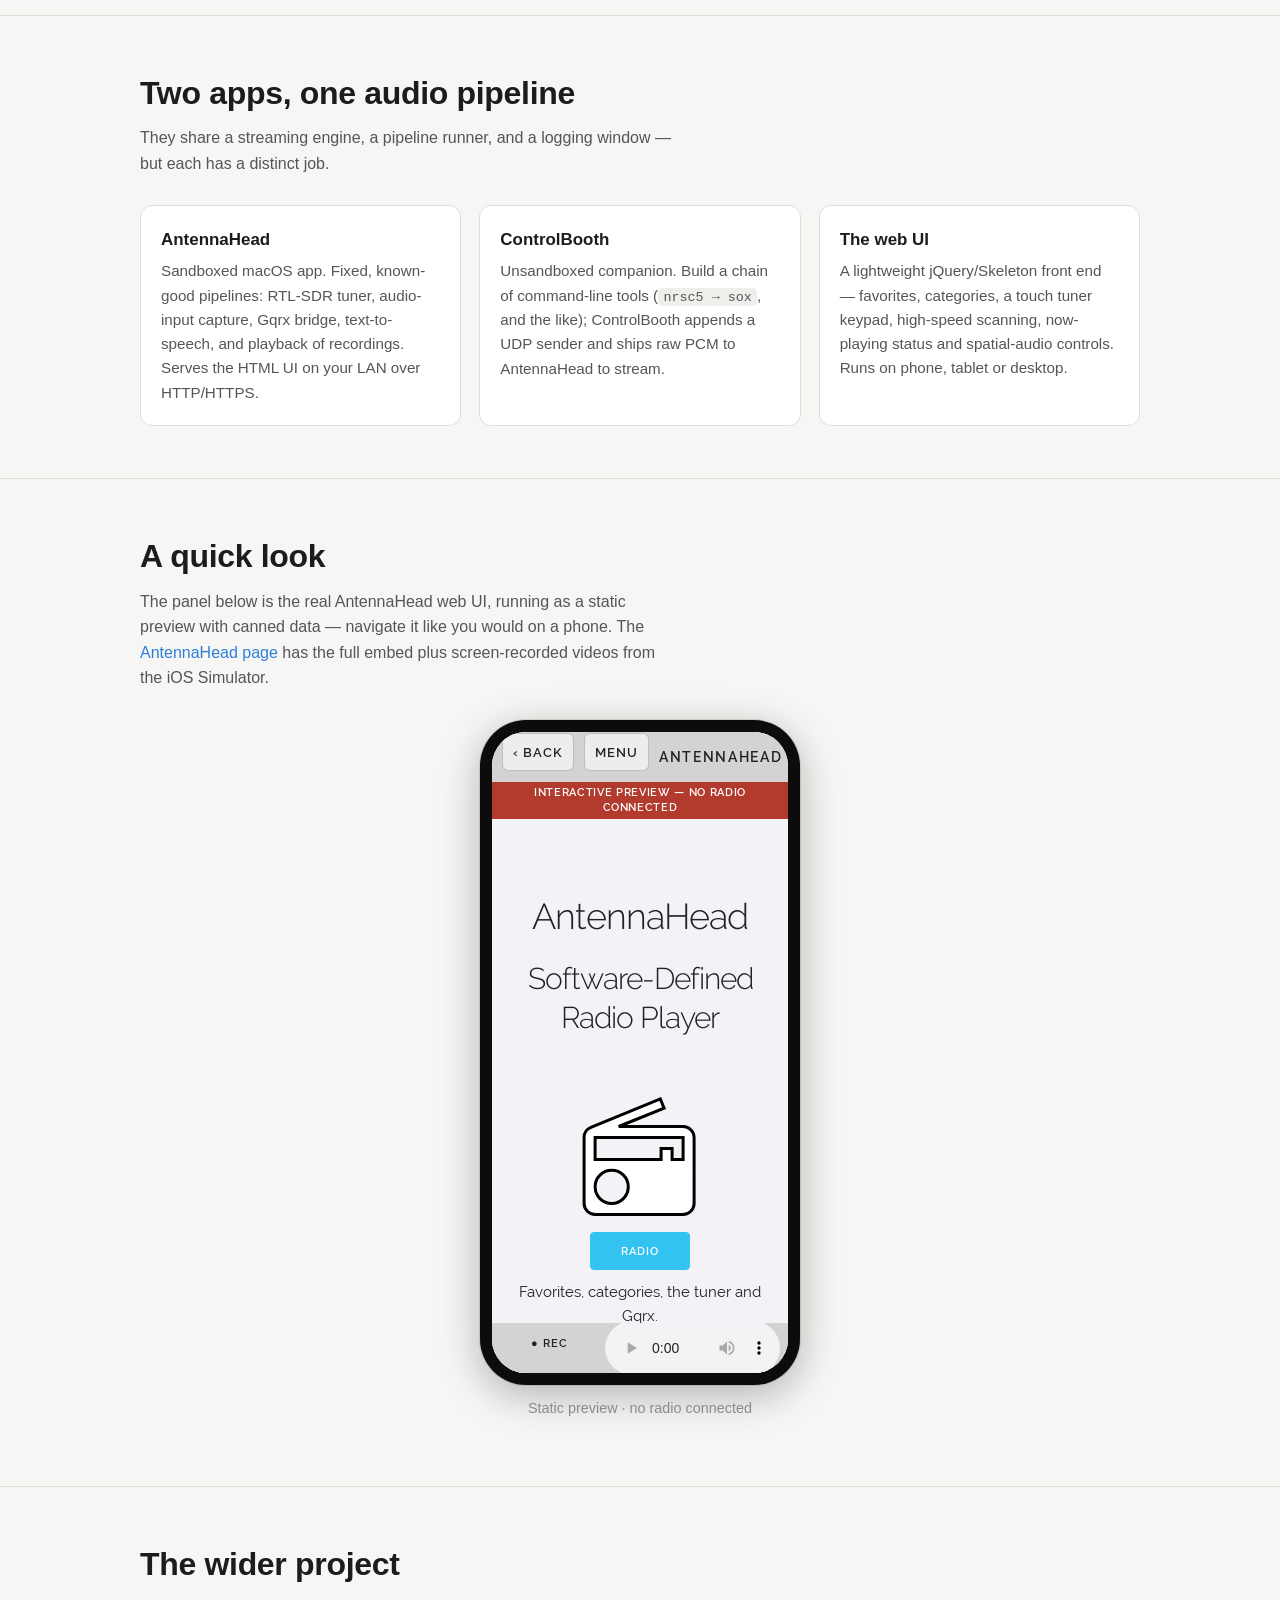
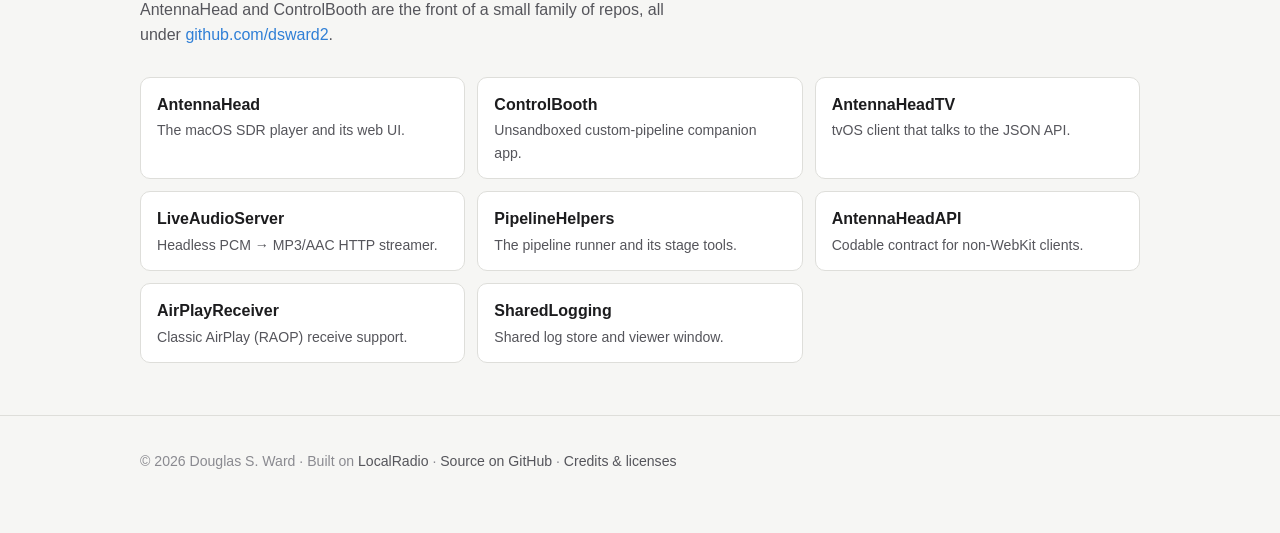
==== commit 6f86d4f5: "Use the new skull-radio icon as the site and demo favicon Replaces the emoji favicon on the four sit" ====
--- a/index.html
+++ b/index.html
@@ -5,7 +5,8 @@
 <meta name="viewport" content="width=device-width, initial-scale=1">
 <title>AntennaHead &amp; ControlBooth</title>
 <meta name="description" content="AntennaHead is a macOS software-defined-radio player with a browser UI. ControlBooth is its unsandboxed pipeline companion. Open source.">
-<link rel="icon" href="data:image/svg+xml,%3Csvg xmlns='http://www.w3.org/2000/svg' viewBox='0 0 64 64'%3E%3Ctext y='.9em' font-size='58'%3E📡%3C/text%3E%3C/svg%3E">
+<link rel="icon" type="image/png" href="assets/img/antennahead-icon.png">
+<link rel="apple-touch-icon" href="assets/img/antennahead-icon.png">
 <link rel="stylesheet" href="assets/css/site.css">
 </head>
 <body>
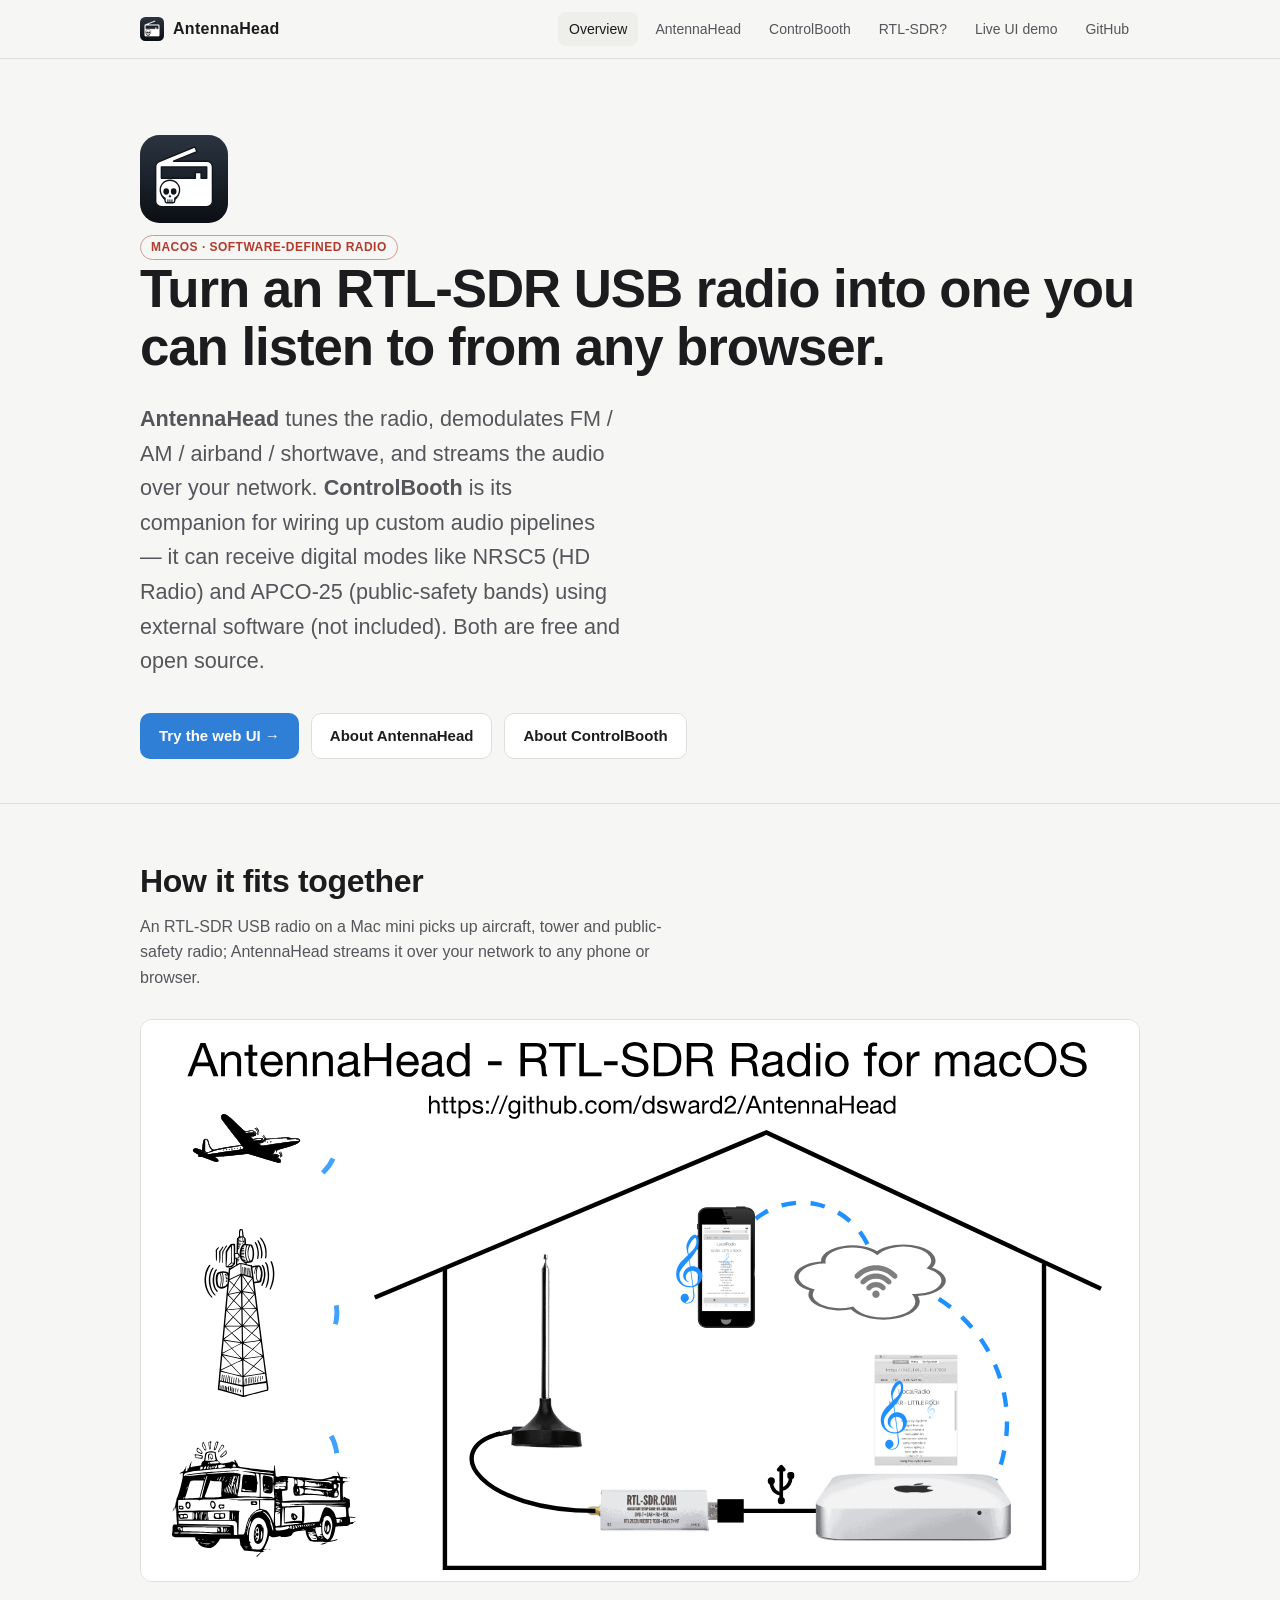
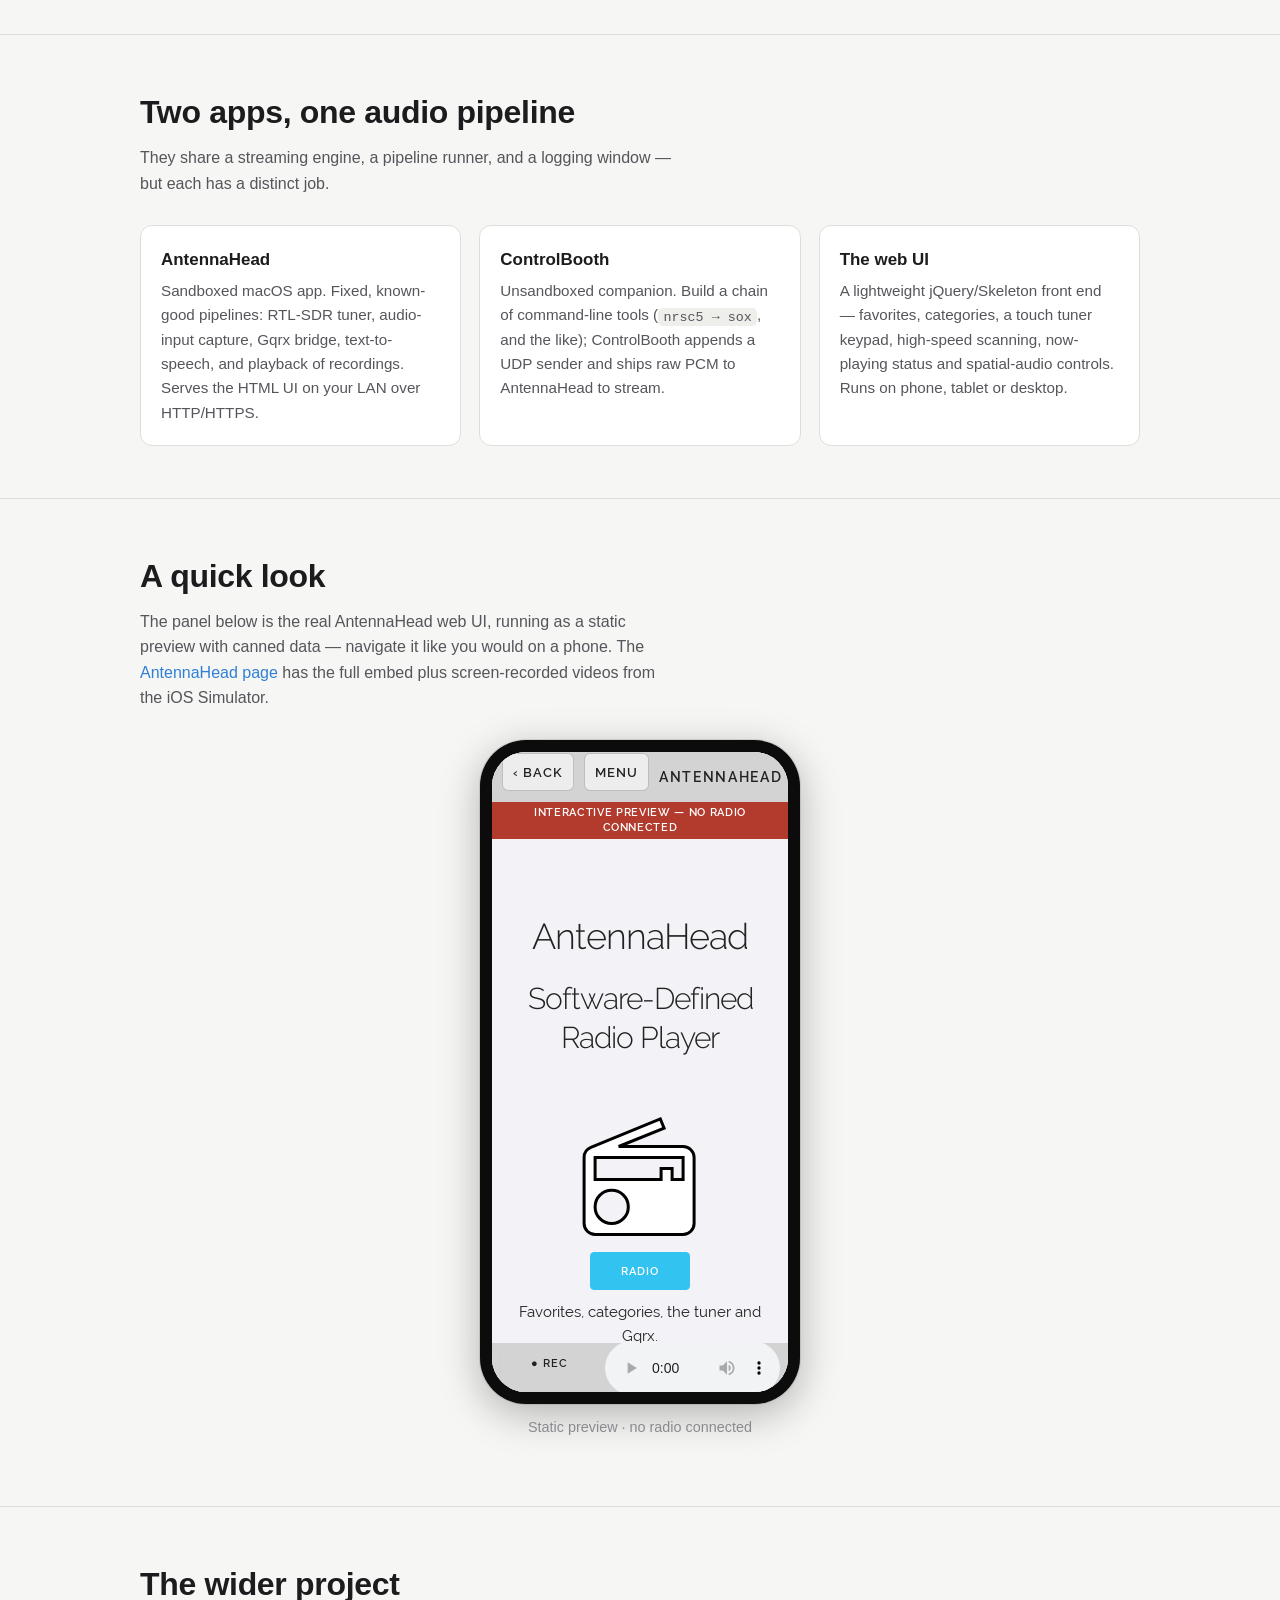
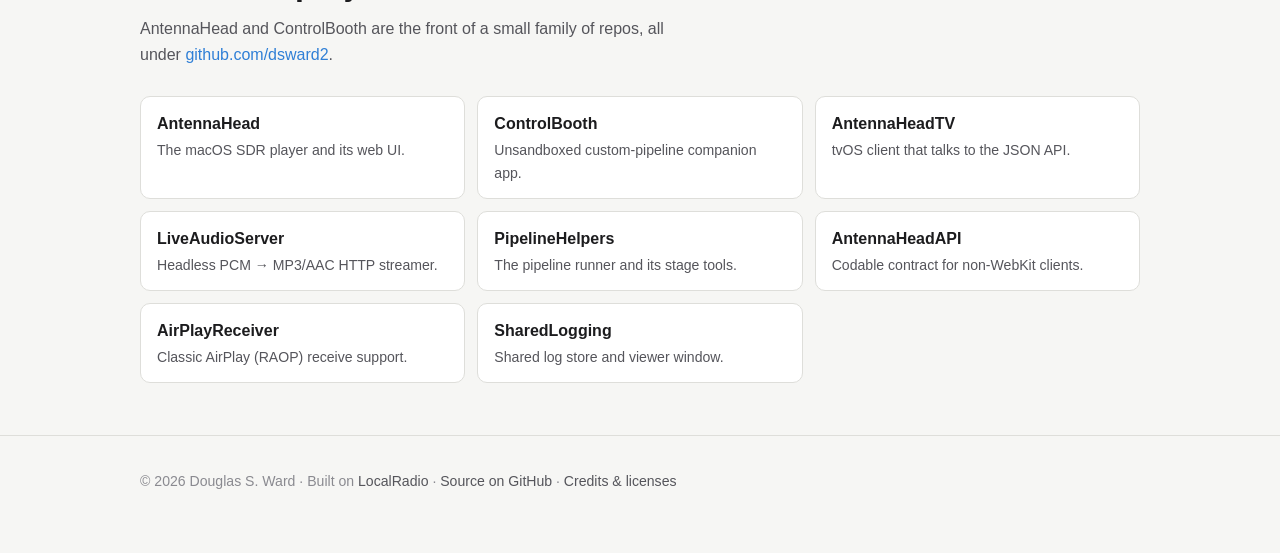
==== commit bc198702: "Replace the 📡💀 emoji marks with the AntennaHead app icon The header brand mark on all four pages and" ====
--- a/index.html
+++ b/index.html
@@ -13,7 +13,7 @@
 
 <header class="site-head">
   <div class="wrap">
-    <a class="brand" href="./"><span class="mark" aria-hidden="true">📡💀</span> AntennaHead</a>
+    <a class="brand" href="./"><img class="mark" src="assets/img/antennahead-icon.svg" alt="" width="24" height="24"> AntennaHead</a>
     <nav class="site-nav">
       <a href="index.html">Overview</a>
       <a href="antennahead.html">AntennaHead</a>
@@ -28,7 +28,7 @@
 <main>
   <section class="hero">
     <div class="wrap">
-      <div class="hero-mark" aria-hidden="true">📡💀</div>
+      <img class="hero-mark" src="assets/img/antennahead-icon.svg" alt="" width="80" height="80">
       <span class="pill">macOS &middot; software-defined radio</span>
       <h1>Turn an RTL-SDR USB radio into one you can listen to from any browser.</h1>
       <p class="lede">
--- a/assets/css/site.css
+++ b/assets/css/site.css
@@ -75,9 +75,7 @@
   display: flex; align-items: center; gap: 9px;
 }
 .brand .mark {
-  font-size: 15px; line-height: 1;
-  /* keep the emoji glyphs tight together */
-  letter-spacing: -0.12em; padding-right: 0.12em;
+  width: 24px; height: 24px; display: block; flex: none;
 }
 .site-nav { margin-left: auto; display: flex; gap: 6px; flex-wrap: wrap; }
 .site-nav a {
@@ -89,9 +87,8 @@
 /* ---- hero ---- */
 .hero { padding: 76px 0 44px; }
 .hero .hero-mark {
-  font-size: clamp(2.4rem, 6vw, 3.6rem); line-height: 1;
-  letter-spacing: -0.08em; margin-bottom: .35em;
-  filter: saturate(1.05);
+  display: block; width: clamp(64px, 9vw, 88px); height: auto;
+  margin-bottom: .6em;
 }
 .hero h1 {
   font-size: clamp(2rem, 4vw + 1rem, 3.3rem);
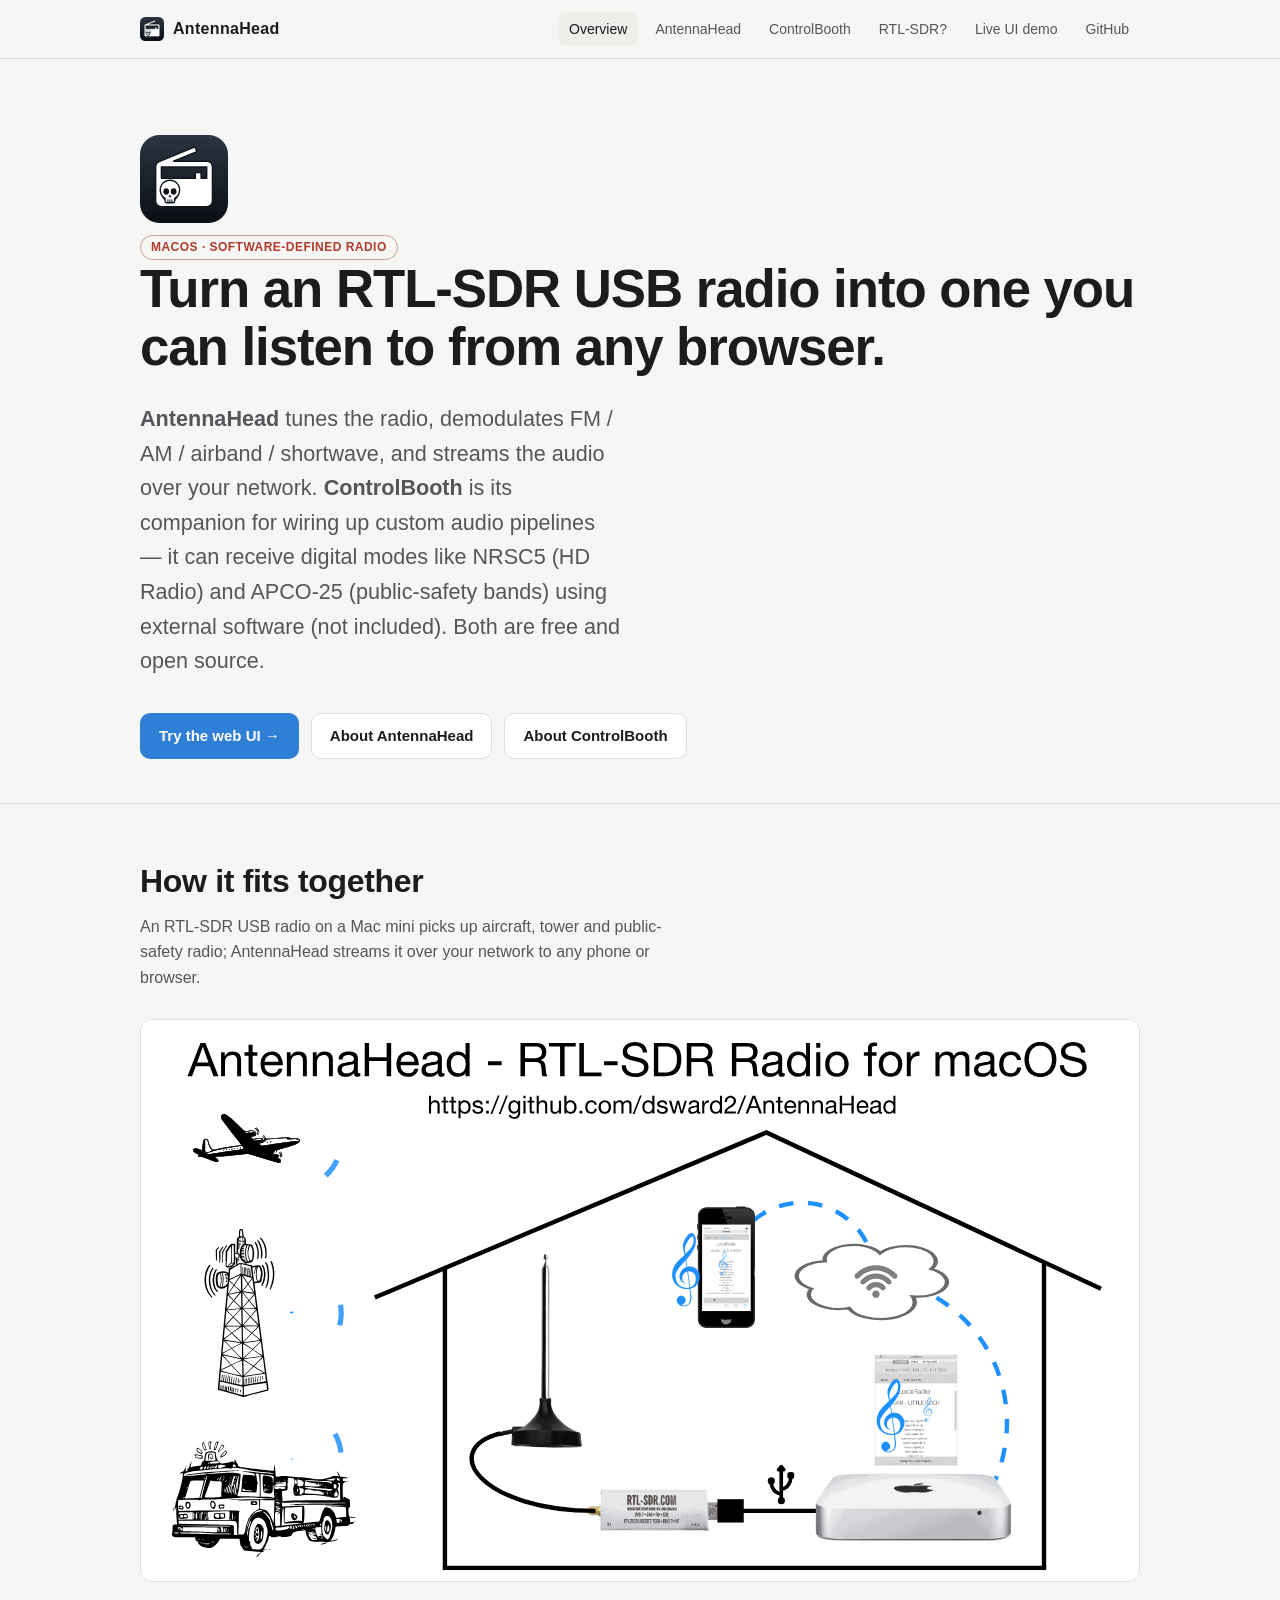
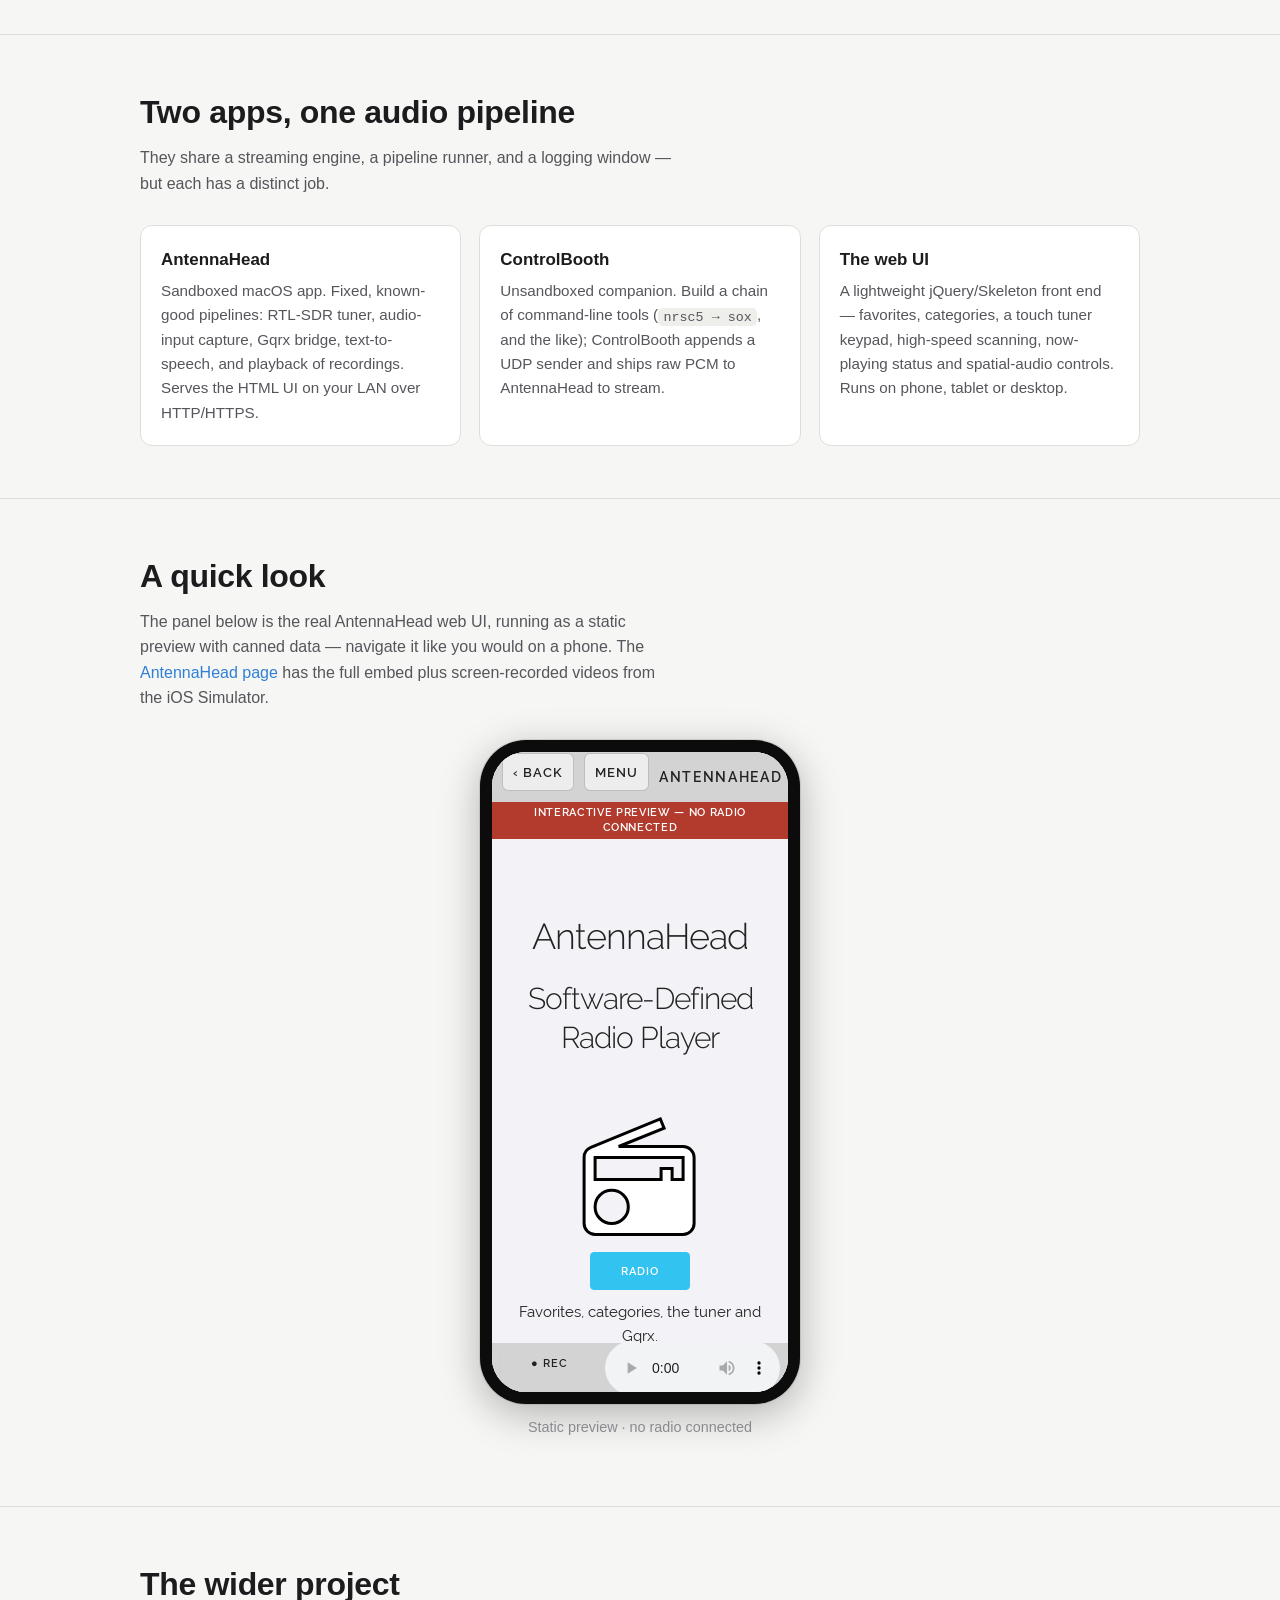
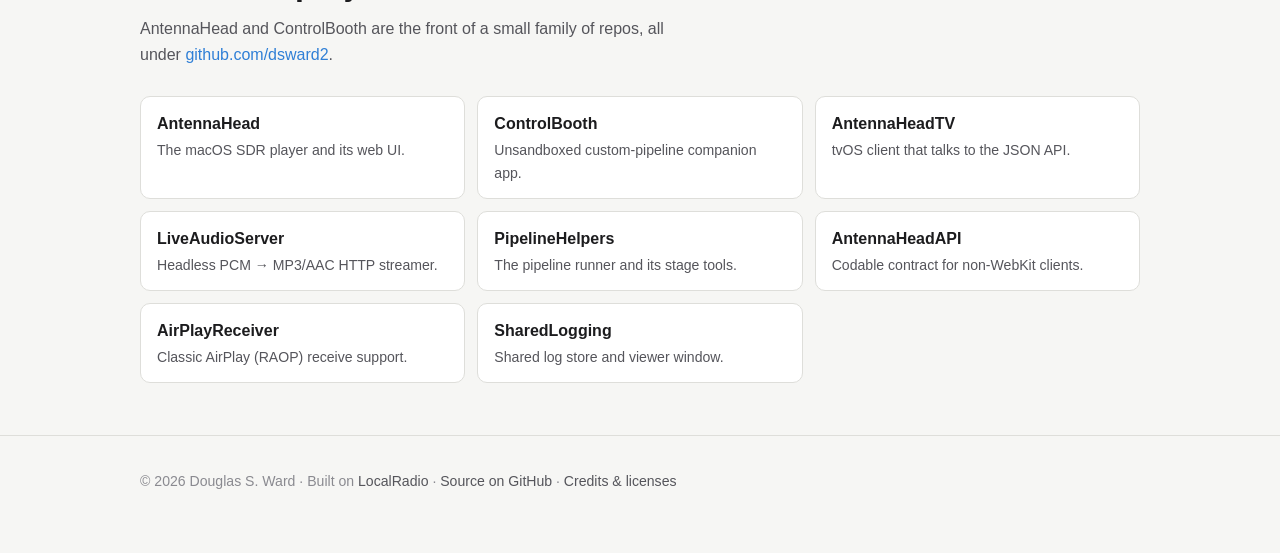
==== commit ed4e691a: "Add favicon.ico and an SVG favicon /favicon.ico (16/32/48) for browsers and tools that request it by" ====
--- a/index.html
+++ b/index.html
@@ -5,7 +5,8 @@
 <meta name="viewport" content="width=device-width, initial-scale=1">
 <title>AntennaHead &amp; ControlBooth</title>
 <meta name="description" content="AntennaHead is a macOS software-defined-radio player with a browser UI. ControlBooth is its unsandboxed pipeline companion. Open source.">
-<link rel="icon" type="image/png" href="assets/img/antennahead-icon.png">
+<link rel="icon" type="image/svg+xml" href="assets/img/antennahead-icon.svg">
+<link rel="icon" type="image/png" sizes="32x32" href="assets/img/antennahead-icon-32.png">
 <link rel="apple-touch-icon" href="assets/img/antennahead-icon.png">
 <link rel="stylesheet" href="assets/css/site.css">
 </head>
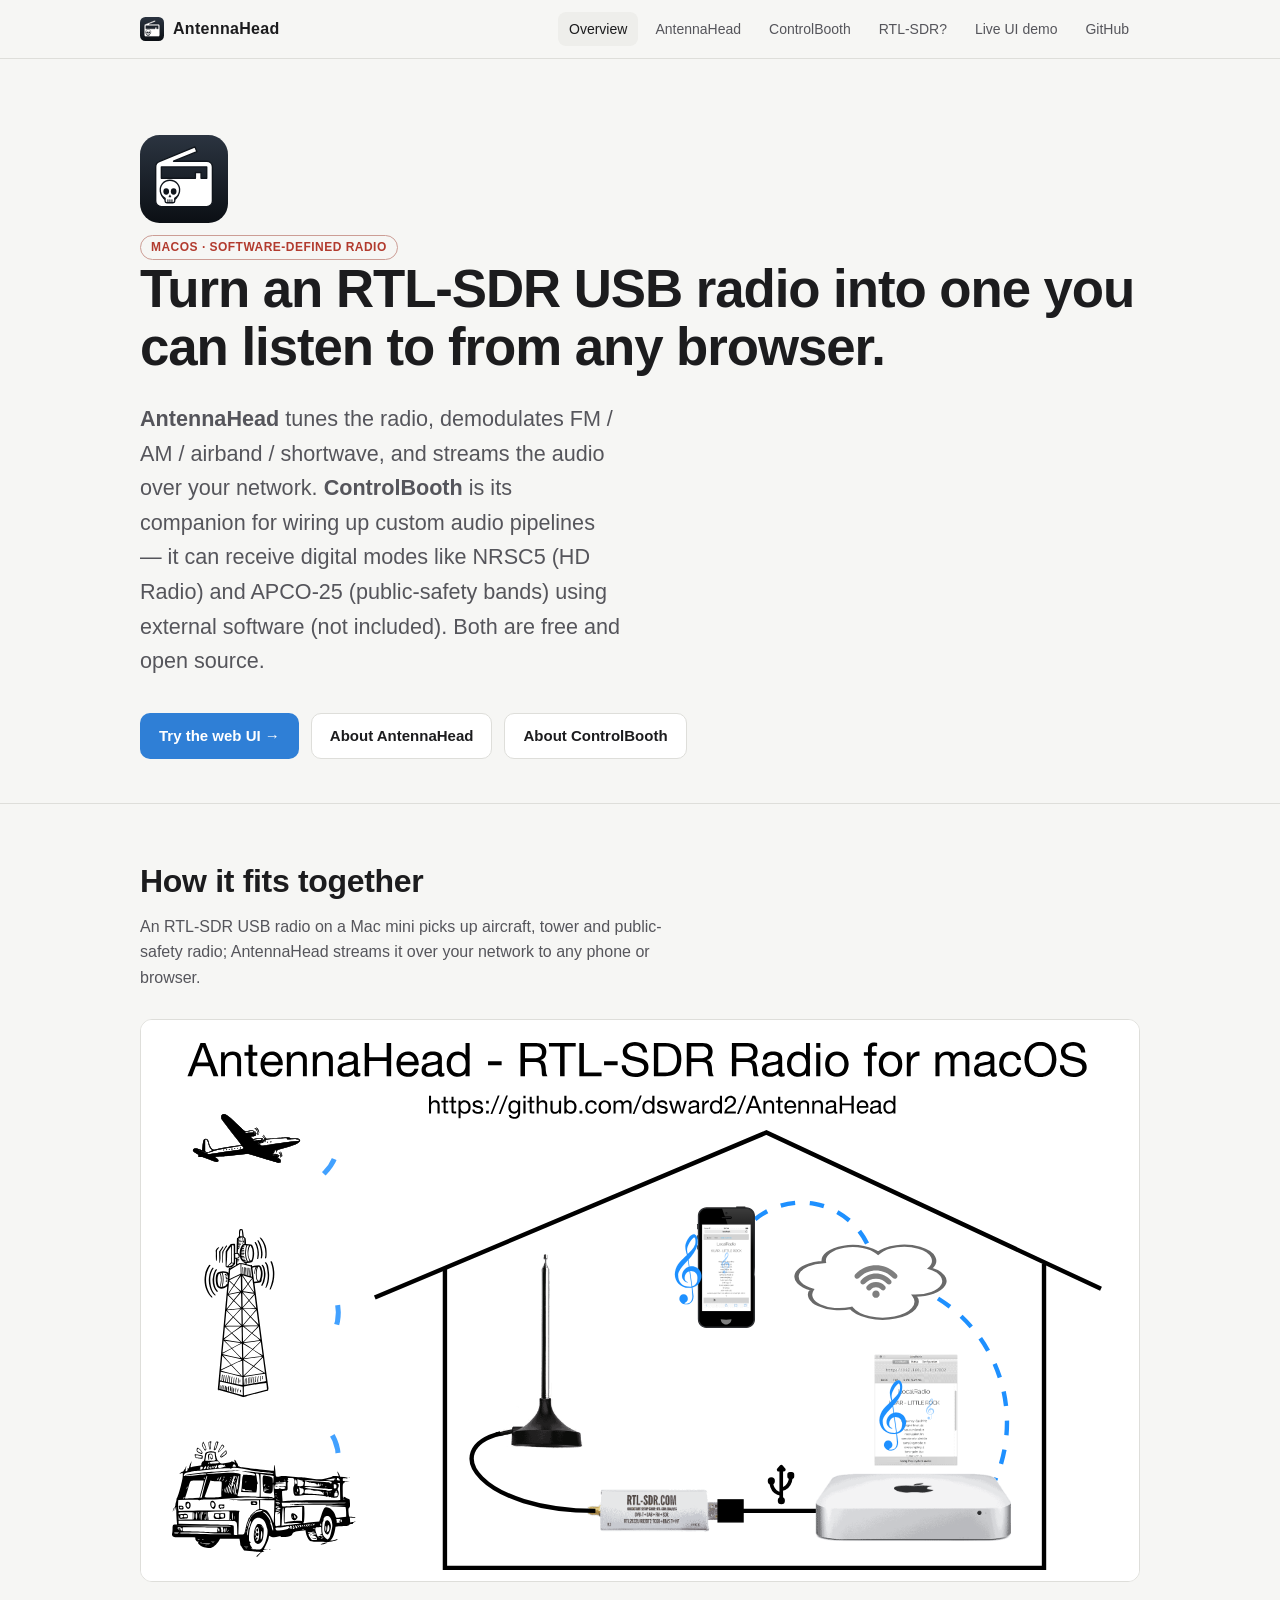
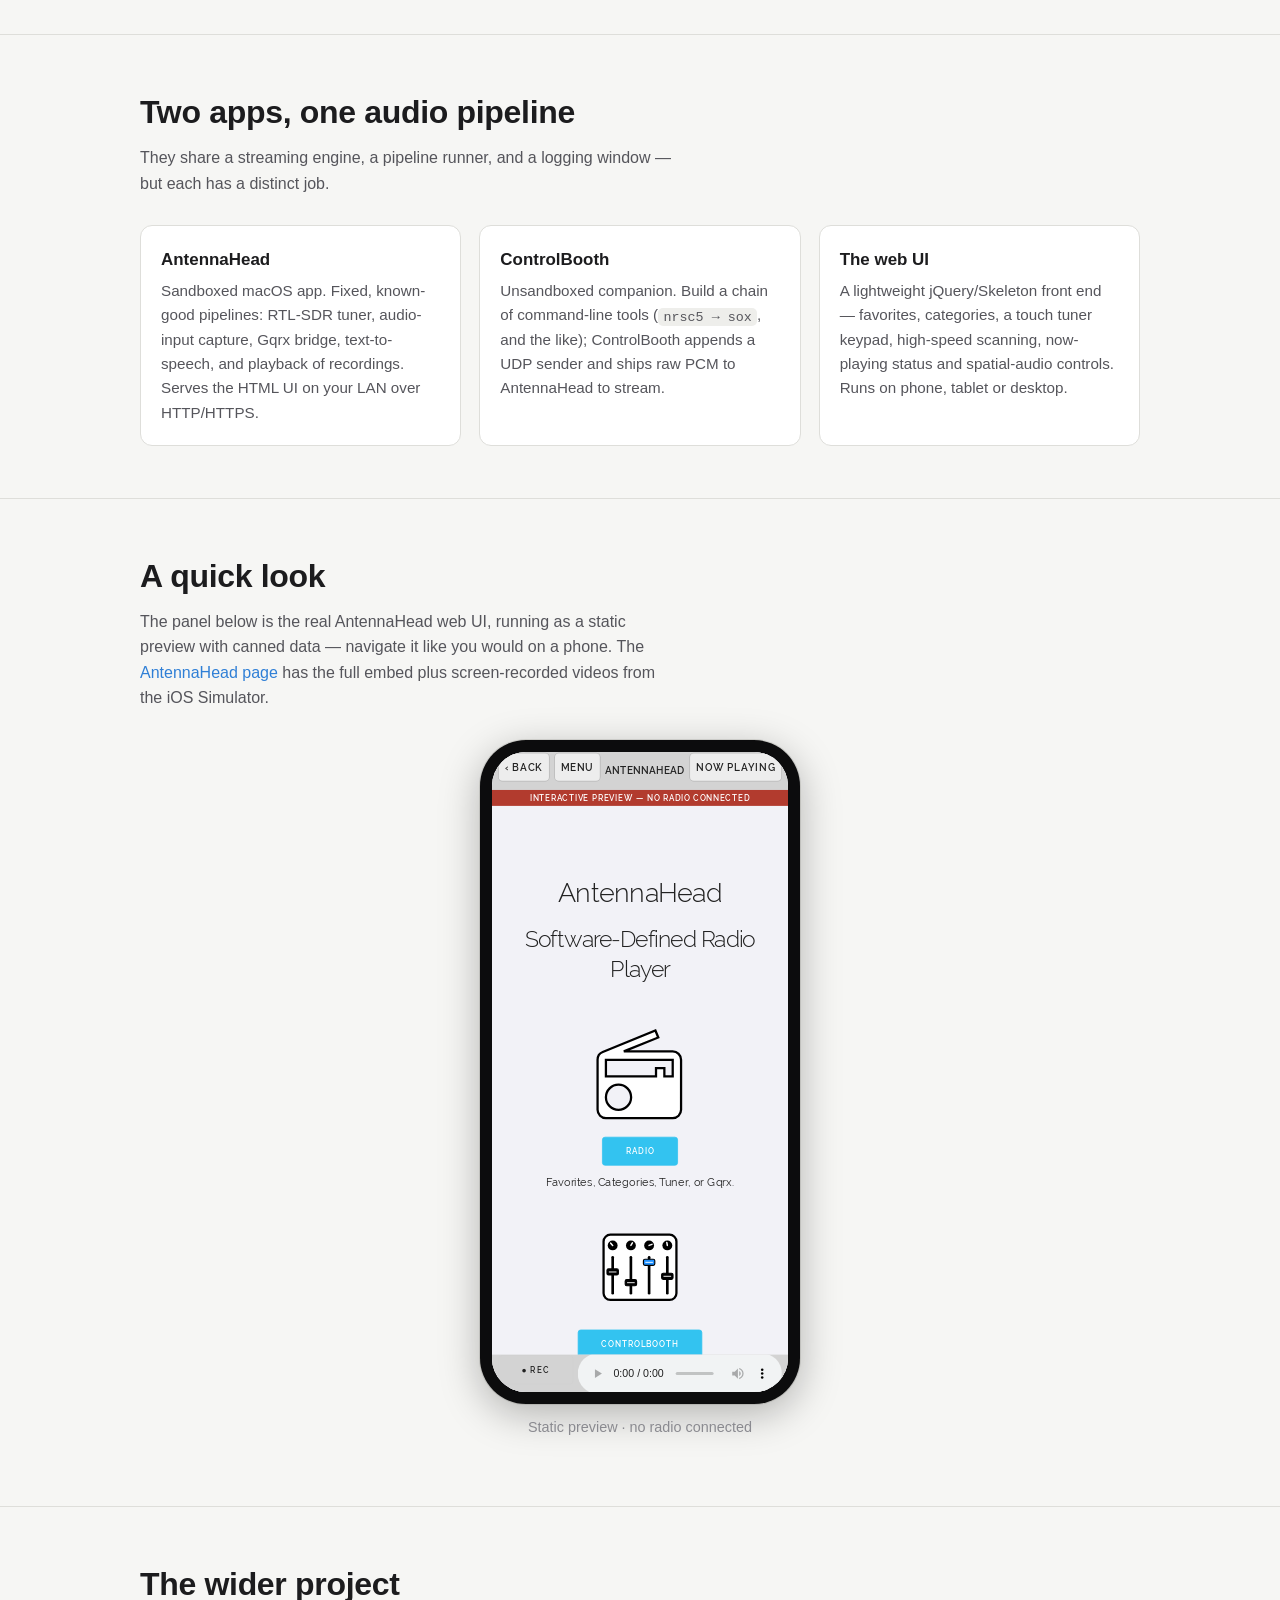
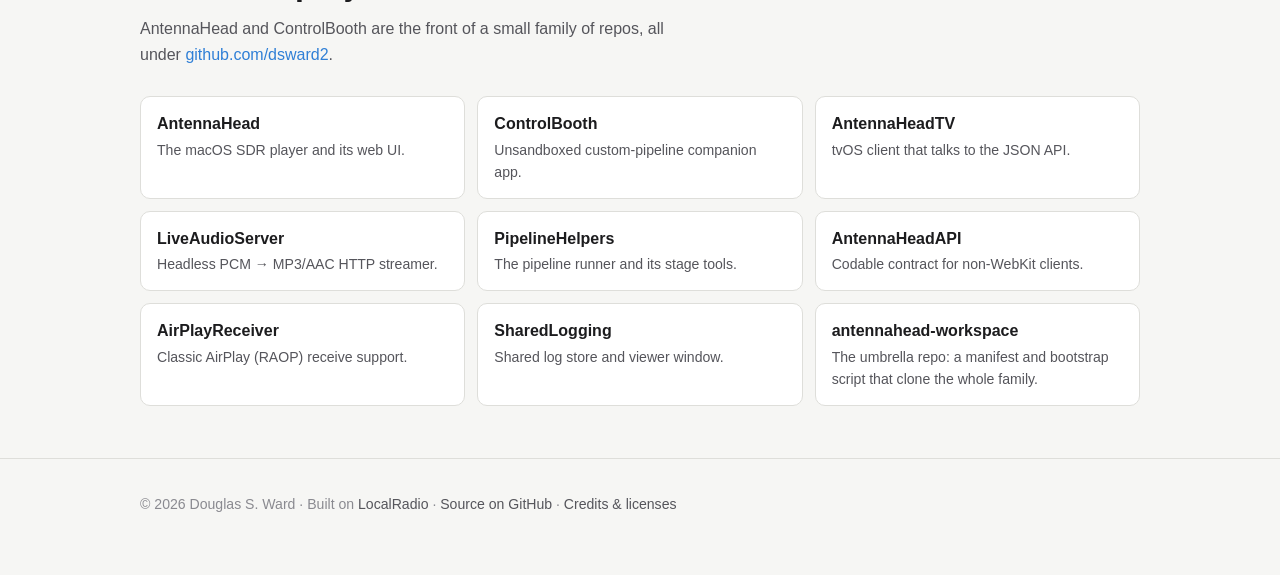
==== commit f7f9f2ff: "Add the antennahead-workspace umbrella repo to "The wider project" Co-Authored-By: Claude Sonnet 5.5" ====
--- a/index.html
+++ b/index.html
@@ -110,6 +110,7 @@
         <a class="repo" href="https://github.com/dsward2/AntennaHeadAPI"><b>AntennaHeadAPI</b><span>Codable contract for non-WebKit clients.</span></a>
         <a class="repo" href="https://github.com/dsward2/AirPlayReceiver"><b>AirPlayReceiver</b><span>Classic AirPlay (RAOP) receive support.</span></a>
         <a class="repo" href="https://github.com/dsward2/SharedLogging"><b>SharedLogging</b><span>Shared log store and viewer window.</span></a>
+        <a class="repo" href="https://github.com/dsward2/antennahead-workspace"><b>antennahead-workspace</b><span>The umbrella repo: a manifest and bootstrap script that clone the whole family.</span></a>
       </div>
     </div>
   </section>
--- a/assets/css/site.css
+++ b/assets/css/site.css
@@ -83,6 +83,20 @@
 }
 .site-nav a:hover { background: var(--bg-3); color: var(--fg); text-decoration: none; }
 .site-nav a.active { color: var(--fg); background: var(--bg-3); }
+/* Below ~807 px (measured, with a scrollbar) the links no longer fit beside
+   the brand, and wrapping them inside the fixed-height bar spilled them over
+   the page. Instead: the brand on its own line, the links in one row
+   underneath that scrolls sideways (nav.js scrolls the current page's link
+   into view). 860 leaves room for wider fonts. */
+@media (max-width: 860px) {
+  .site-head .wrap { height: auto; flex-wrap: wrap; gap: 2px 18px; padding-top: 9px; }
+  .site-nav {
+    margin: 0 -20px; padding: 0 14px 7px; width: calc(100% + 40px);
+    flex-wrap: nowrap; overflow-x: auto; scrollbar-width: none;
+  }
+  .site-nav::-webkit-scrollbar { display: none; }
+  .site-nav a { flex: none; white-space: nowrap; }
+}
 
 /* ---- hero ---- */
 .hero { padding: 76px 0 44px; }
@@ -103,6 +117,7 @@
   display: inline-block; padding: 10px 18px; border-radius: 10px;
   font-weight: 600; font-size: 15px; border: 1px solid var(--border);
   background: var(--bg-2); color: var(--fg);
+  max-width: 100%; overflow-wrap: anywhere;   /* long URL labels on small phones */
 }
 .btn:hover { text-decoration: none; border-color: var(--fg-3); }
 .btn.primary { background: var(--accent); color: var(--accent-fg); border-color: transparent; }
@@ -118,7 +133,7 @@
 /* ---- feature grid ---- */
 .grid {
   display: grid; gap: 18px;
-  grid-template-columns: repeat(auto-fit, minmax(240px, 1fr));
+  grid-template-columns: repeat(auto-fit, minmax(min(240px, 100%), 1fr));
 }
 .card {
   background: var(--bg-2); border: 1px solid var(--border);
@@ -130,13 +145,13 @@
 /* ---- phone frame (embedded UI demo) ---- */
 .demo-layout {
   display: grid; gap: 34px; align-items: start;
-  grid-template-columns: minmax(0, 1fr) auto;
-}
-@media (max-width: 820px) { .demo-layout { grid-template-columns: 1fr; } }
+  grid-template-columns: minmax(0, 1fr) 340px;
+}
+@media (max-width: 820px) { .demo-layout { grid-template-columns: minmax(0, 1fr); } }
 
 .phone {
   --w: 340px;
-  width: var(--w);
+  width: min(var(--w), 100%);   /* shrinks on phones narrower than the frame */
   margin: 0 auto;
   background: #0c0c0d;
   border-radius: 46px;
@@ -146,22 +161,35 @@
 .phone .screen {
   position: relative;
   width: 100%;
-  aspect-ratio: 316 / 684;      /* iPhone-ish */
+  aspect-ratio: 390 / 844;      /* iPhone 14/15 viewport */
   border-radius: 34px;
   overflow: hidden;
   background: var(--bg-2);
 }
+/* The demo is laid out at a real iPhone viewport (390 x 844 CSS px) and then
+   scaled down to fit the frame, so text and icons keep phone proportions
+   instead of reflowing into a ~316 px-wide page. nav.js sets --phone-scale
+   from the frame's width (the value below is the 340 px frame's). */
 .phone .screen iframe {
-  position: absolute; inset: 0; width: 100%; height: 100%; border: 0;
+  position: absolute; top: 0; left: 0; border: 0;
+  width: 390px; height: 844px;
+  transform-origin: 0 0;
+  transform: scale(var(--phone-scale, 0.81));
 }
 .demo-note { font-size: .9rem; color: var(--fg-3); margin-top: 12px; text-align: center; }
 
 /* ---- video ---- */
-.video-grid { display: grid; gap: 22px; grid-template-columns: repeat(auto-fit, minmax(280px, 1fr)); }
+.video-grid { display: grid; gap: 22px; grid-template-columns: repeat(auto-fit, minmax(min(280px, 100%), 1fr)); }
 figure.clip { margin: 0; background: var(--bg-2); border: 1px solid var(--border); border-radius: var(--radius); overflow: hidden; }
 figure.clip video { display: block; width: 100%; background: #000; aspect-ratio: 9 / 16; object-fit: contain; }
 figure.clip.landscape video { aspect-ratio: 16 / 9; }
 figure.clip figcaption { padding: 12px 16px; font-size: .92rem; color: var(--fg-2); }
+/* Apple TV + Apple Watch screenshots: the wide TV shot beside the small Watch one. */
+.app-shots { display: grid; gap: 22px; grid-template-columns: 2fr 1fr; align-items: start; }
+.app-shots img { display: block; width: 100%; height: auto; }
+.app-shots figure.watch { max-width: 300px; justify-self: center; width: 100%; }
+.app-shots figure.watch img { background: #000; }
+@media (max-width: 760px) { .app-shots { grid-template-columns: 1fr; } }
 figure.clip .missing {
   display: flex; align-items: center; justify-content: center; text-align: center;
   aspect-ratio: 9 / 16; padding: 20px; color: var(--fg-3); font-size: .9rem;
@@ -183,7 +211,7 @@
         border-left: 4px solid var(--radio); border-radius: 8px; background: var(--bg-2); font-size: .95rem; }
 
 /* ---- ecosystem list ---- */
-.repos { display: grid; gap: 12px; grid-template-columns: repeat(auto-fit, minmax(260px, 1fr)); }
+.repos { display: grid; gap: 12px; grid-template-columns: repeat(auto-fit, minmax(min(260px, 100%), 1fr)); }
 .repo { display: block; background: var(--bg-2); border: 1px solid var(--border); border-radius: 10px; padding: 14px 16px; }
 .repo:hover { border-color: var(--fg-3); text-decoration: none; }
 .repo b { color: var(--fg); }
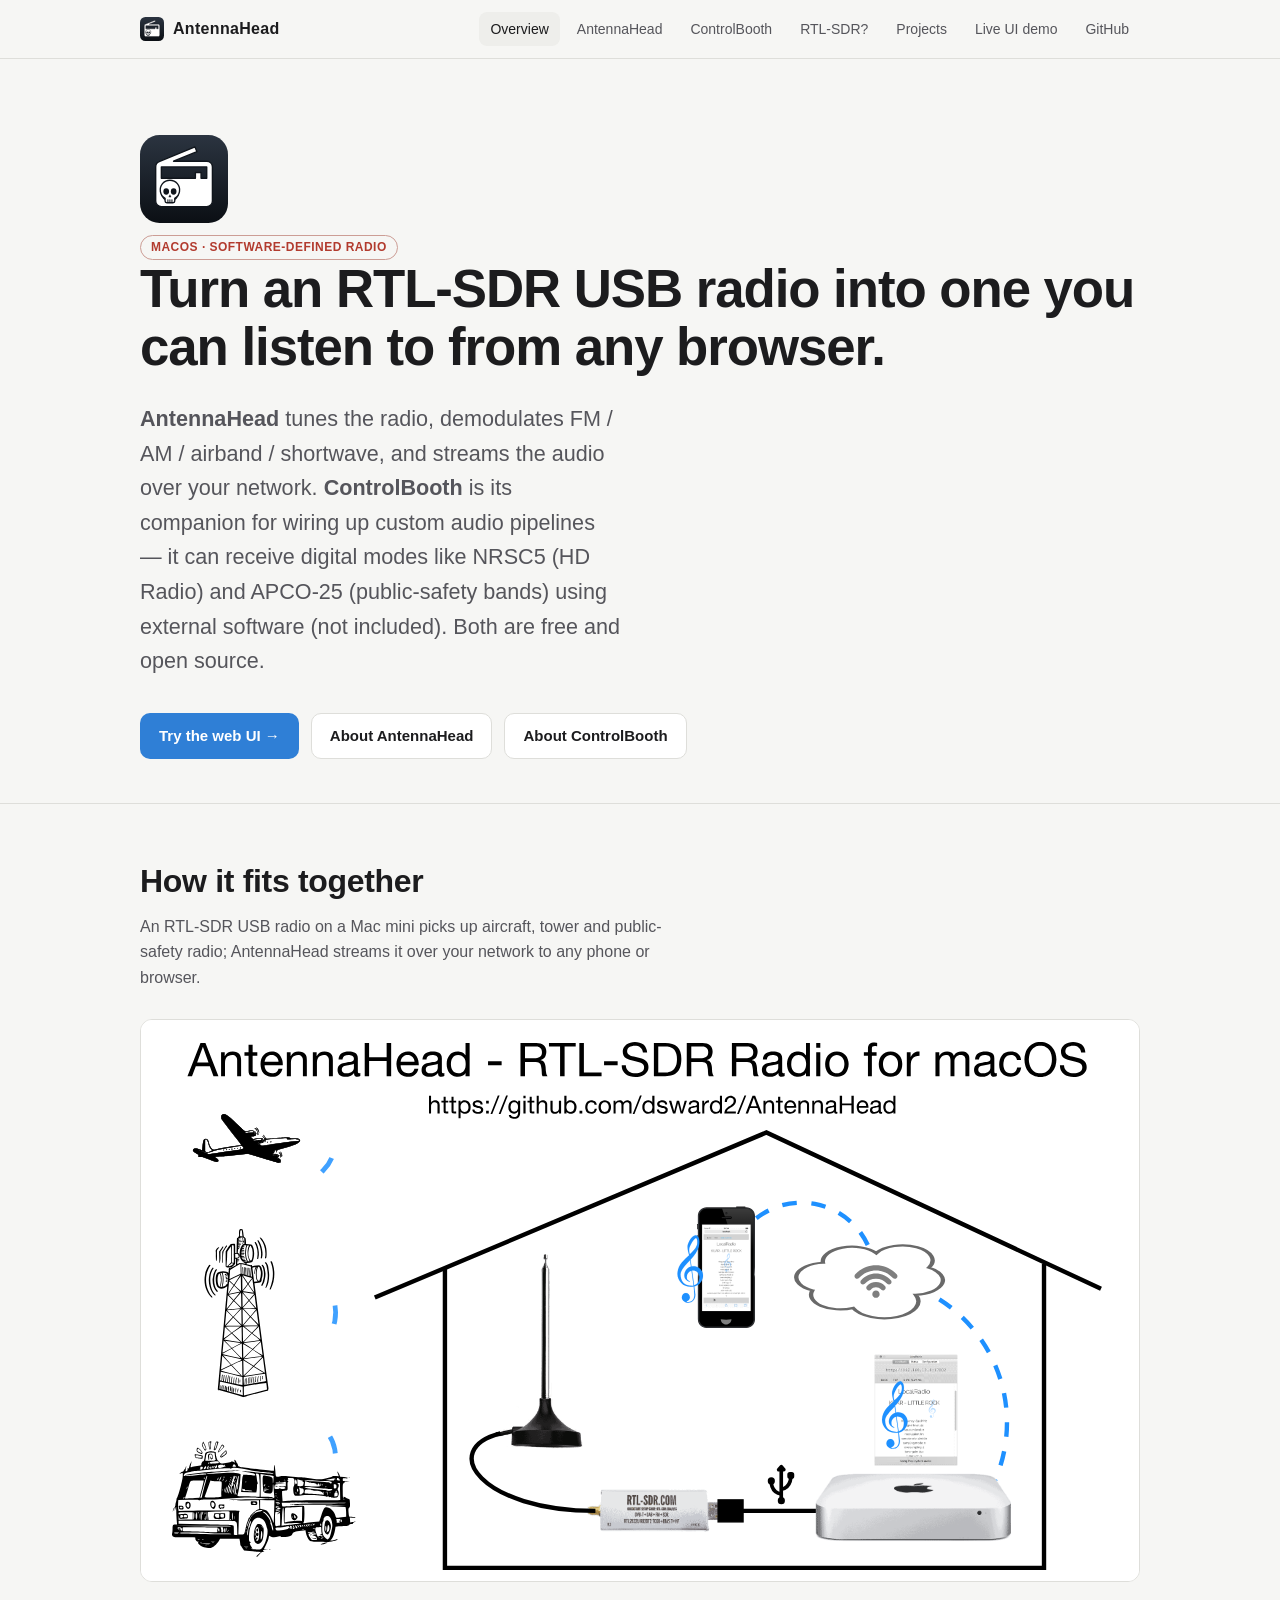
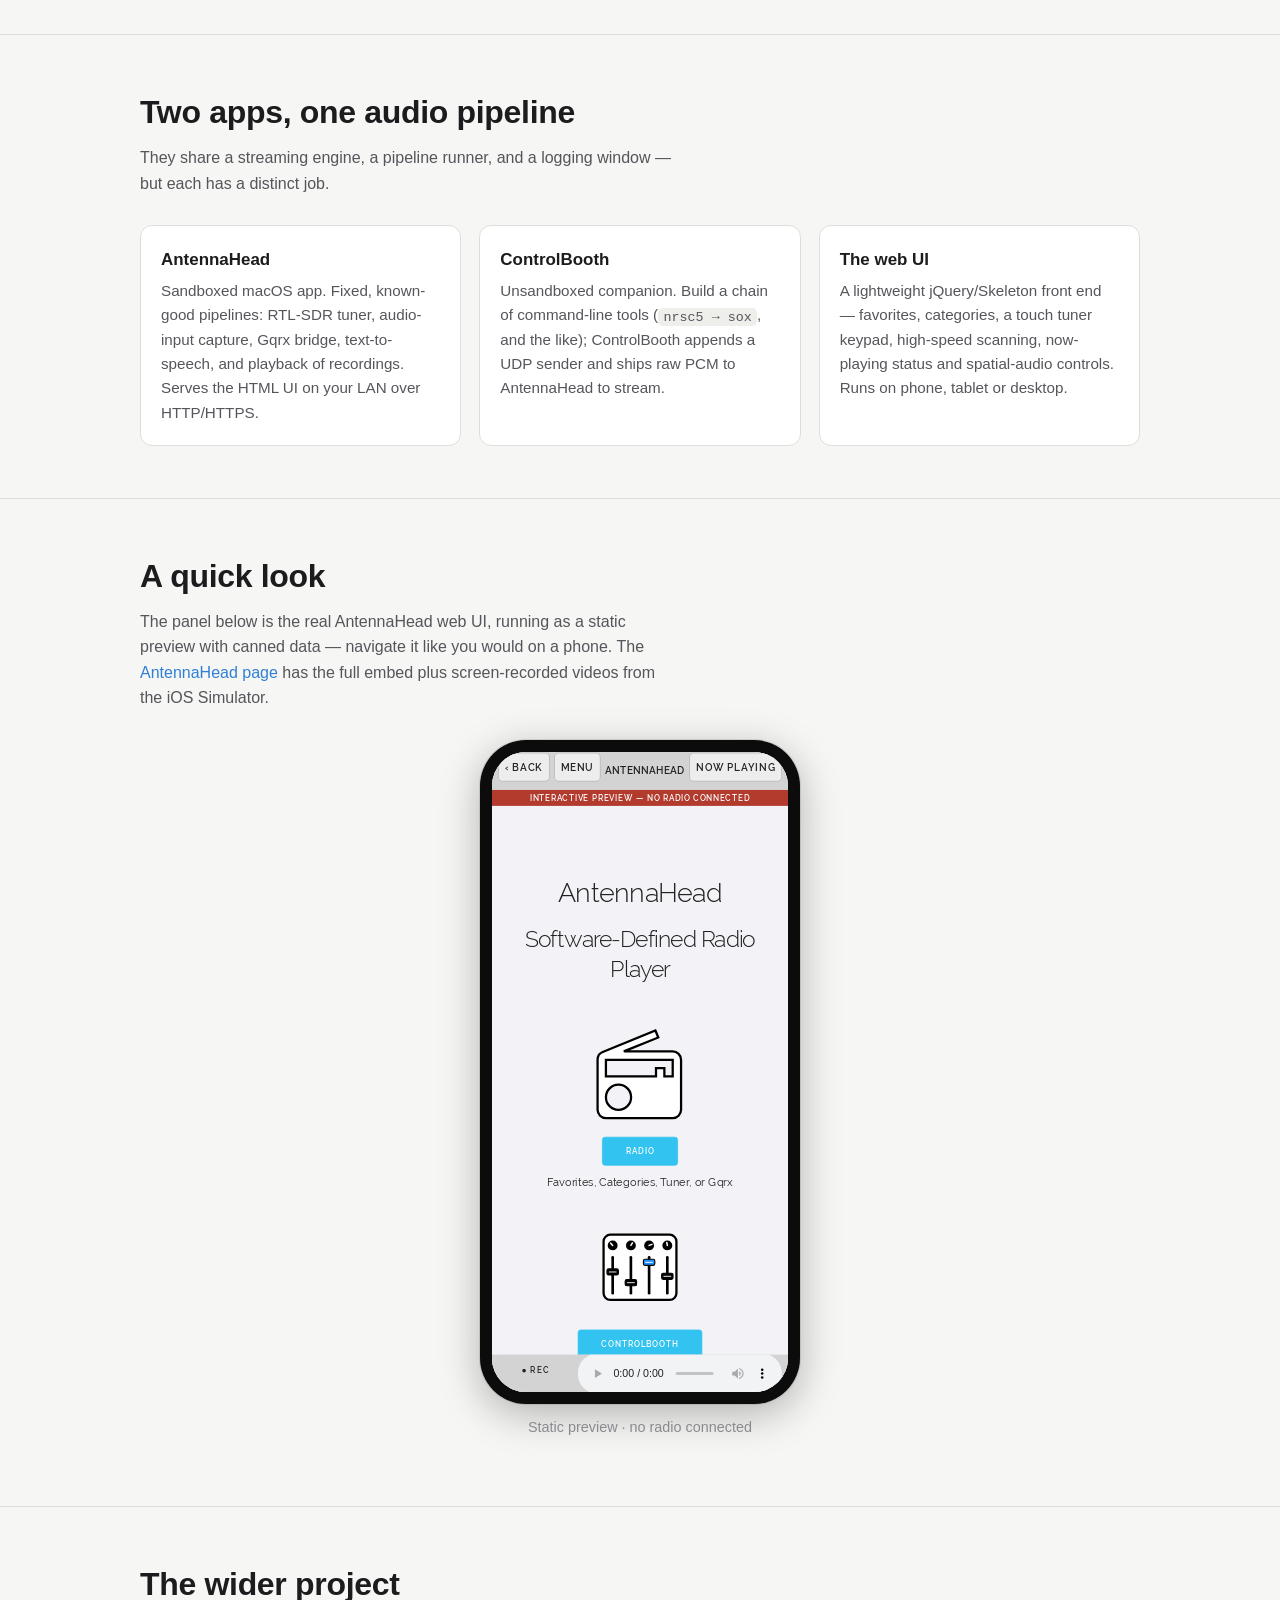
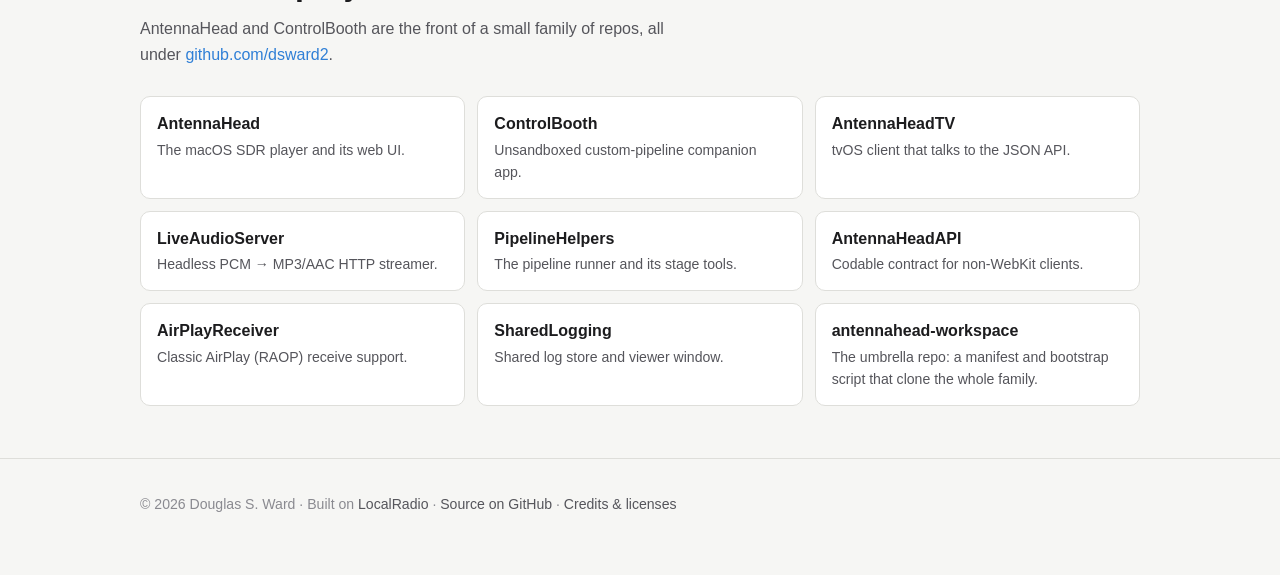
==== commit 0ea52ddf: "Add Projects page (airport aviation-band scanner) and nav tab Co-Authored-By: Claude Sonnet 5.5 <nor" ====
--- a/index.html
+++ b/index.html
@@ -20,6 +20,7 @@
       <a href="antennahead.html">AntennaHead</a>
       <a href="controlbooth.html">ControlBooth</a>
       <a href="rtl-sdr.html">RTL-SDR?</a>
+      <a href="projects.html">Projects</a>
       <a href="demo/index.html">Live UI demo</a>
       <a href="https://github.com/dsward2/AntennaHead">GitHub</a>
     </nav>
--- a/assets/css/site.css
+++ b/assets/css/site.css
@@ -183,6 +183,9 @@
 figure.clip { margin: 0; background: var(--bg-2); border: 1px solid var(--border); border-radius: var(--radius); overflow: hidden; }
 figure.clip video { display: block; width: 100%; background: #000; aspect-ratio: 9 / 16; object-fit: contain; }
 figure.clip.landscape video { aspect-ratio: 16 / 9; }
+/* Apple Watch simulator clips (416 x 496): keep the watch's own shape instead of the 9:16 phone box. */
+figure.clip.watch-clip { max-width: 360px; }
+figure.clip.watch-clip video { aspect-ratio: 416 / 496; }
 figure.clip figcaption { padding: 12px 16px; font-size: .92rem; color: var(--fg-2); }
 /* Apple TV + Apple Watch screenshots: the wide TV shot beside the small Watch one. */
 .app-shots { display: grid; gap: 22px; grid-template-columns: 2fr 1fr; align-items: start; }
